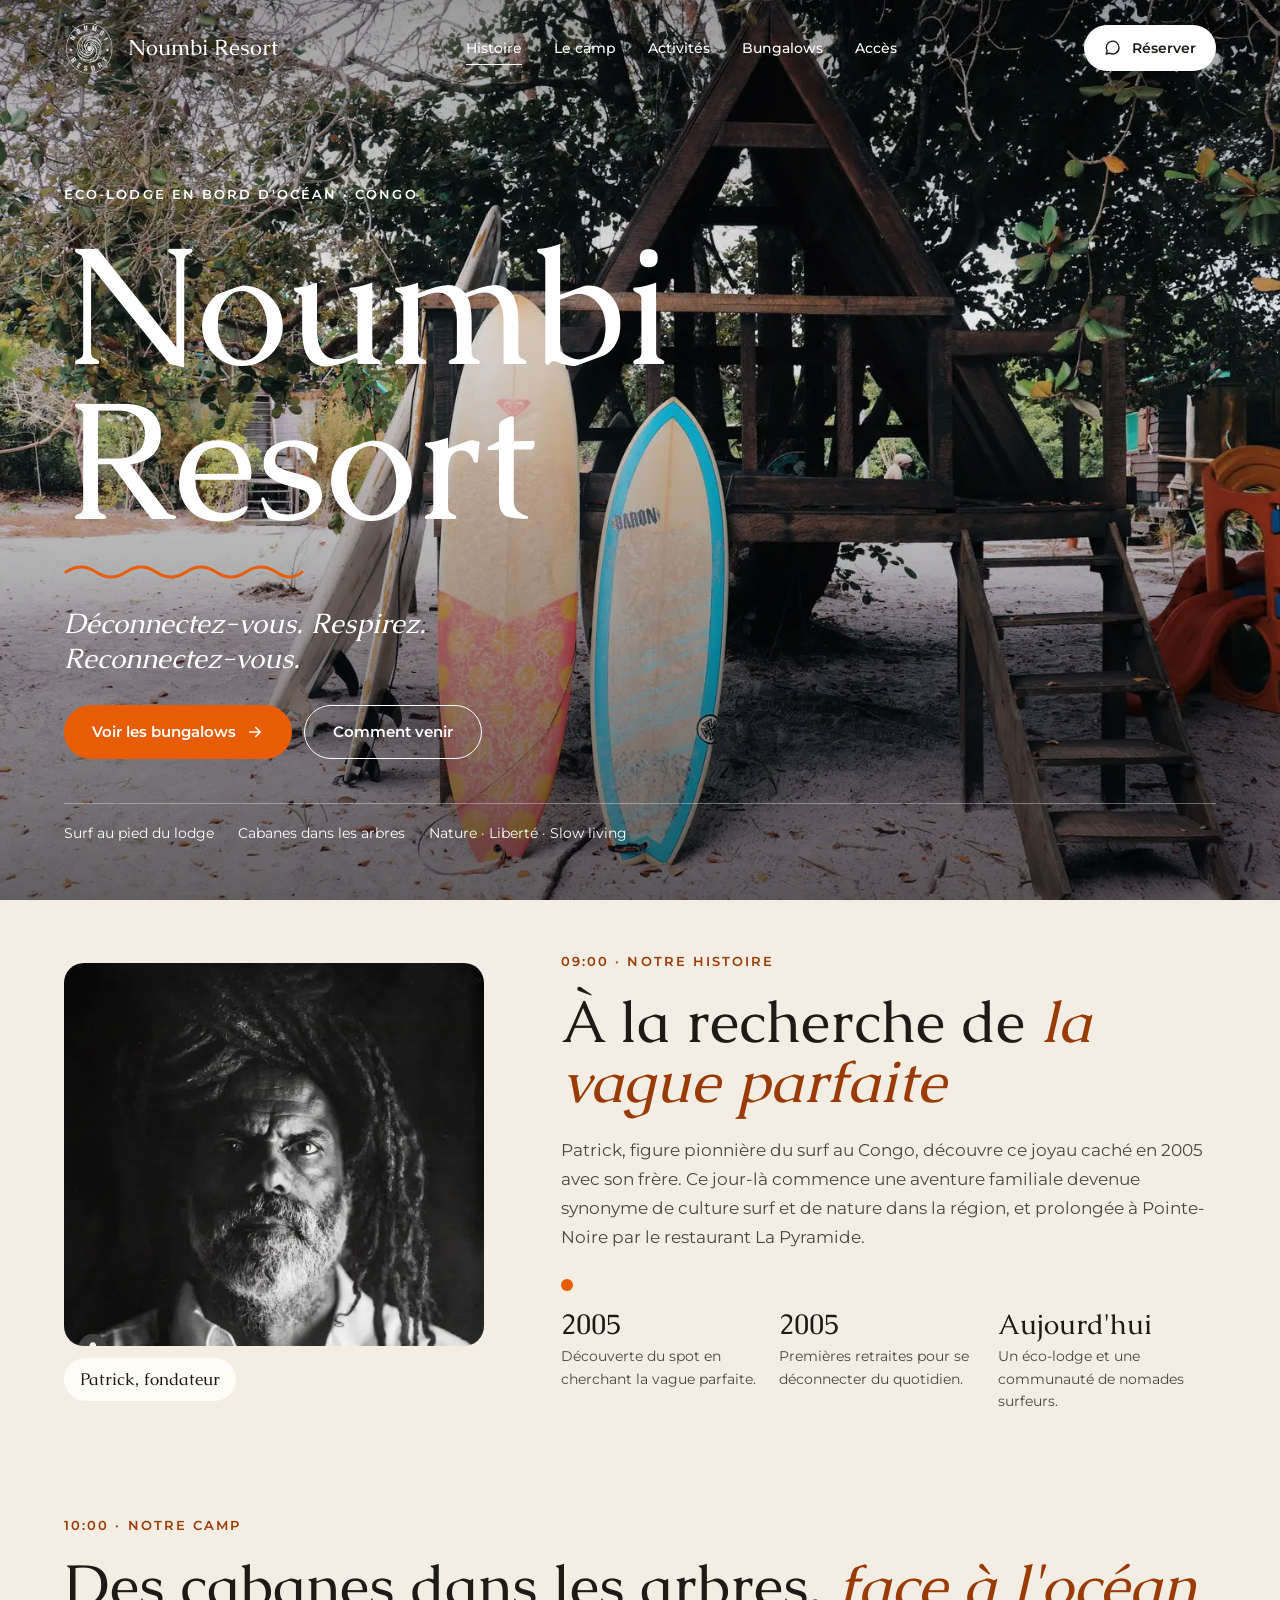
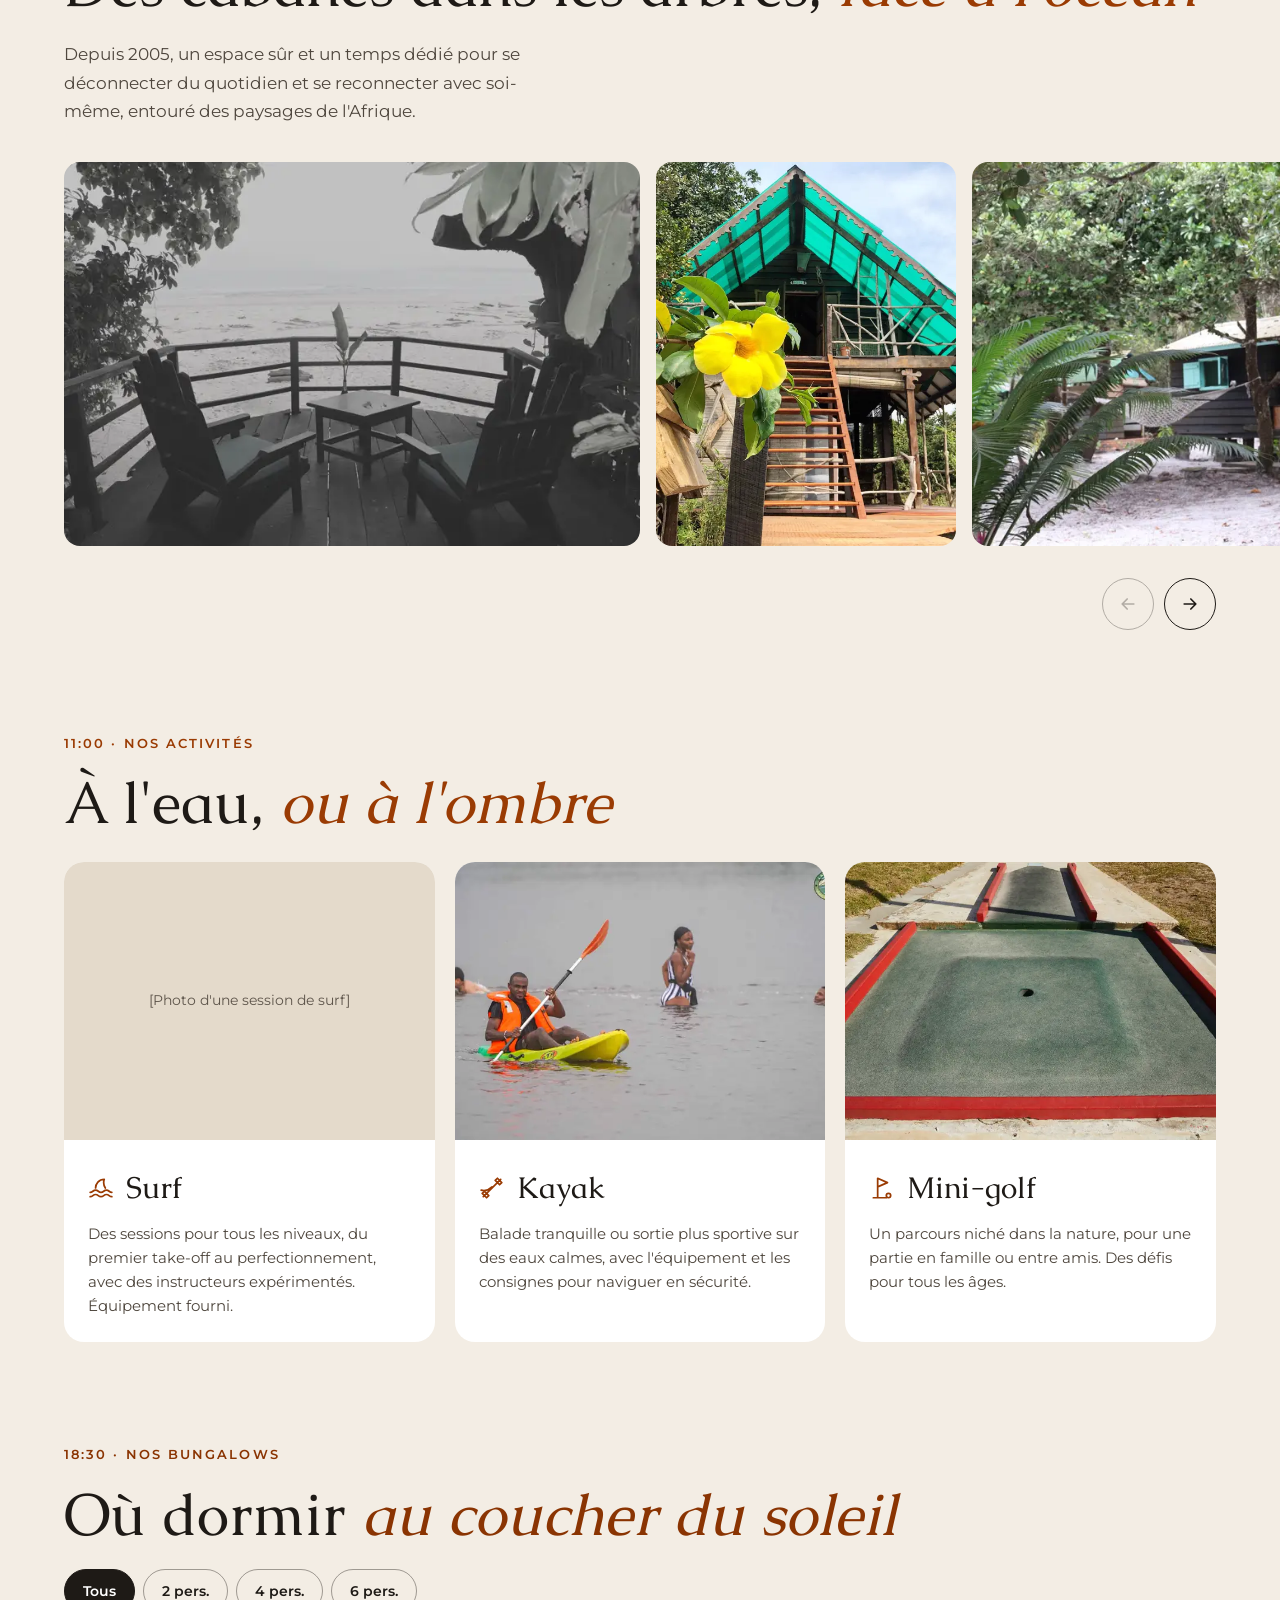
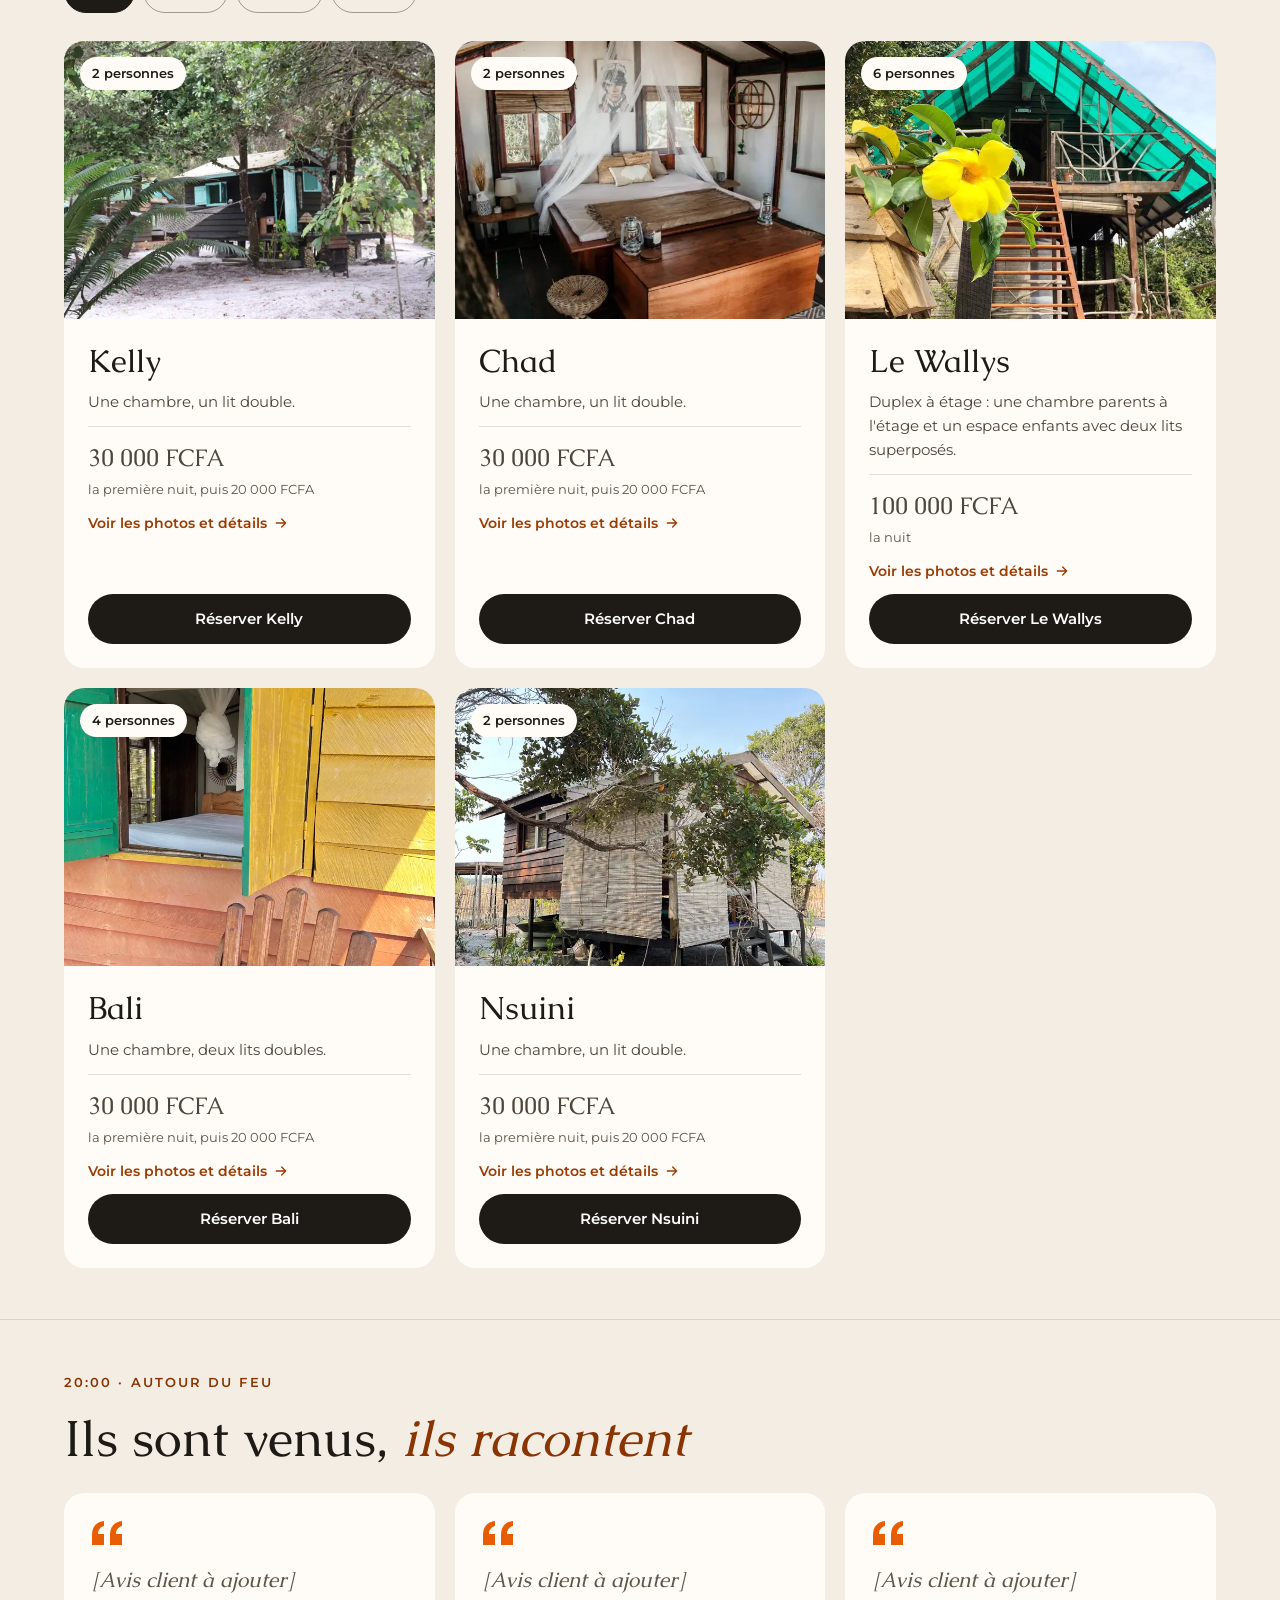
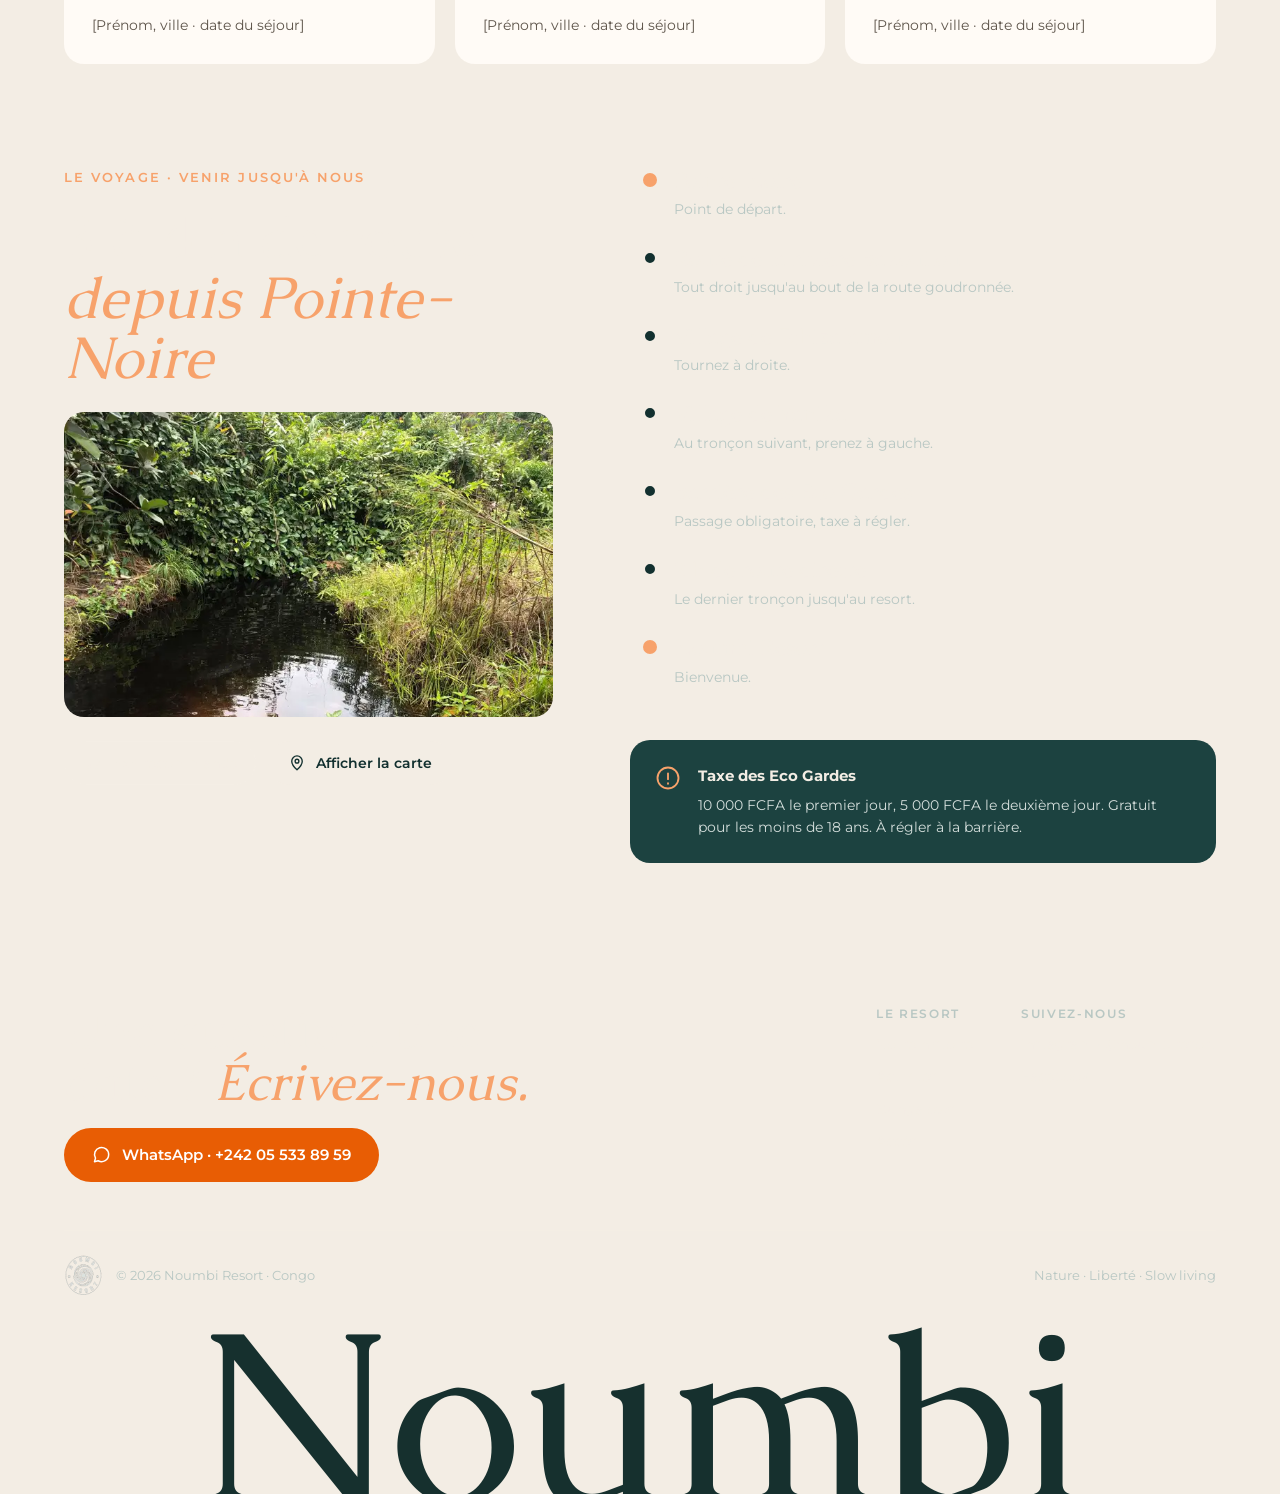
==== bungalow.html @ 673aaf51 "Ajoute la page détail des bungalows et affiche la photo du fondateur en entier - bungalow.html : gal" ====
<!doctype html>
<html lang="fr">
<head>
  <meta charset="utf-8">
  <meta name="viewport" content="width=device-width, initial-scale=1">
  <title>Bungalow · Noumbi Resort</title>
  <meta name="description" content="Bungalows de Noumbi Resort, éco-lodge en bord d'océan au Congo. Photos, couchage et tarifs. Réservation sur WhatsApp.">
  <meta name="theme-color" content="#F3EDE4">
  <meta property="og:title" content="Les bungalows de Noumbi Resort">
  <meta property="og:description" content="Cabanes dans les arbres et bungalows face à l'océan, au Congo. Réservation sur WhatsApp.">
  <meta property="og:image" content="https://francisnkwaibara.github.io/noumbi-resort/assets/img/og-image.jpg">
  <meta property="og:type" content="website">
  <link rel="icon" href="assets/img/favicon.png" type="image/png">
  <link rel="preconnect" href="https://fonts.googleapis.com">
  <link rel="preconnect" href="https://fonts.gstatic.com" crossorigin>
  <link rel="stylesheet" href="https://fonts.googleapis.com/css2?family=Caudex:ital,wght@0,400;0,700;1,400&family=Montserrat:wght@400;500;600&display=swap">
  <link rel="stylesheet" href="css/style.css">
  <script>document.documentElement.classList.add('js')</script>
  <!-- bungalows.js puis bungalow.js remplissent la page avant que main.js n'ajoute les interactions -->
  <script src="js/bungalows.js" defer></script>
  <script src="js/bungalow.js" defer></script>
  <script src="js/main.js" defer></script>
</head>
<body class="page-bungalow">
  <a class="skip" href="#contenu">Aller au contenu</a>

  <header class="site-header is-scrolled">
    <div class="wrap header-row">
      <a href="index.html" class="brand">
        <img src="assets/img/logo-blanc.webp" alt="" width="52" height="52">
        <span>Noumbi Resort</span>
      </a>
      <nav class="nav" id="nav" aria-label="Navigation principale">
        <a href="index.html#histoire">Histoire</a>
        <a href="index.html#camp">Le camp</a>
        <a href="index.html#activites">Activités</a>
        <a href="index.html#bungalows" class="is-active">Bungalows</a>
        <a href="index.html#acces">Accès</a>
      </nav>
      <a class="btn-pill btn-white header-cta" href="https://wa.me/242055338959" target="_blank" rel="noopener">
        <svg width="18" height="18" viewBox="0 0 24 24" fill="none" stroke="currentColor" stroke-width="1.8" stroke-linecap="round" stroke-linejoin="round" aria-hidden="true"><path d="M20 11.5a8.5 8.5 0 0 1-12.6 7.4L3 20l1.2-4.2A8.5 8.5 0 1 1 20 11.5z"/></svg>
        Réserver
      </a>
      <button class="menu-btn" type="button" aria-expanded="false" aria-controls="nav" aria-label="Ouvrir le menu">
        <span></span><span></span>
      </button>
    </div>
  </header>

  <main id="contenu" class="b-page">
    <div class="wrap">
      <a class="back-link" href="index.html#bungalows">
        <svg width="18" height="18" viewBox="0 0 24 24" fill="none" stroke="currentColor" stroke-width="2" stroke-linecap="round" stroke-linejoin="round" aria-hidden="true"><path d="M19 12H5M11 6l-6 6 6 6"/></svg>
        Tous les bungalows
      </a>

      <noscript>
        <p class="body">Cette page a besoin de JavaScript pour afficher le bungalow. <a href="index.html#bungalows">Voir tous les bungalows</a>.</p>
      </noscript>

      <!-- Contenu rempli par js/bungalow.js à partir de js/bungalows.js -->
      <article class="b-detail" hidden>
        <div class="b-gallery">
          <div class="b-stage">
            <div class="b-slider" tabindex="0" aria-roledescription="carrousel" aria-label="Photos du bungalow, faire défiler horizontalement"></div>
            <button type="button" class="round-btn b-arrow b-prev" aria-label="Photo précédente"><svg width="20" height="20" viewBox="0 0 24 24" fill="none" stroke="currentColor" stroke-width="2" stroke-linecap="round" stroke-linejoin="round" aria-hidden="true"><path d="M19 12H5M11 6l-6 6 6 6"/></svg></button>
            <button type="button" class="round-btn b-arrow b-next" aria-label="Photo suivante"><svg width="20" height="20" viewBox="0 0 24 24" fill="none" stroke="currentColor" stroke-width="2" stroke-linecap="round" stroke-linejoin="round" aria-hidden="true"><path d="M5 12h14M13 6l6 6-6 6"/></svg></button>
            <span class="b-count" aria-live="polite"></span>
            <div class="dots b-dots"></div>
          </div>
          <div class="b-thumbs"></div>
        </div>

        <div class="b-info">
          <p class="kicker">18:30 · Bungalow</p>
          <h1 class="h2 b-name"></h1>
          <span class="cap-badge b-cap"></span>
          <p class="body b-summary"></p>
          <dl class="b-facts"></dl>
          <p class="price b-price"><strong></strong><span></span></p>
          <a class="btn-pill btn-accent btn-block wa-book" href="https://wa.me/242055338959" target="_blank" rel="noopener">
            <svg width="20" height="20" viewBox="0 0 24 24" fill="none" stroke="currentColor" stroke-width="1.8" stroke-linecap="round" stroke-linejoin="round" aria-hidden="true"><path d="M20 11.5a8.5 8.5 0 0 1-12.6 7.4L3 20l1.2-4.2A8.5 8.5 0 1 1 20 11.5z"/></svg>
            <span class="b-book-label">Réserver sur WhatsApp</span>
          </a>
          <p class="b-hint">Le message WhatsApp est prérempli, il suffit d'ajouter vos dates et le nombre de personnes.</p>
        </div>

        <!-- Barre de réservation fixe en bas de l'écran (mobile) -->
        <div class="b-bar">
          <p class="price b-price"><strong></strong><span></span></p>
          <a class="btn-pill btn-accent wa-book" href="https://wa.me/242055338959" target="_blank" rel="noopener">Réserver</a>
        </div>
      </article>
    </div>

    <section class="section" aria-labelledby="h-savoir">
      <div class="wrap">
        <div class="section-head">
          <h2 id="h-savoir" class="h2 h2-sm reveal">À savoir <em>avant de venir</em></h2>
        </div>
        <div class="cards-3">
          <div class="info-card reveal">
            <h3>Accès</h3>
            <p>3 à 4 h de route depuis Pointe-Noire. 4x4 recommandé.</p>
            <a href="index.html#acces">Voir l'itinéraire</a>
          </div>
          <div class="info-card reveal">
            <h3>Taxe des Eco Gardes</h3>
            <p>10 000 FCFA le premier jour, 5 000 FCFA le deuxième jour. Gratuit pour les moins de 18 ans. À régler à la barrière.</p>
          </div>
          <div class="info-card reveal">
            <h3>Sur place</h3>
            <p>Surf au pied du lodge, kayak et mini-golf.</p>
            <a href="index.html#activites">Voir les activités</a>
          </div>
        </div>
      </div>
    </section>

    <section class="section" aria-labelledby="h-autres">
      <div class="wrap">
        <div class="section-head">
          <h2 id="h-autres" class="h2 h2-sm reveal">Les autres <em>bungalows</em></h2>
        </div>
        <ul class="b-mini-list" role="list"></ul>
      </div>
    </section>
  </main>

  <footer class="site-footer">
    <div class="wrap">
      <div class="foot-top">
        <div class="foot-cta">
          <h2 class="h2 h2-sm">Une question, une date ? <em>Écrivez-nous.</em></h2>
          <a class="btn-pill btn-accent btn-lg" href="https://wa.me/242055338959" target="_blank" rel="noopener">
            <svg width="20" height="20" viewBox="0 0 24 24" fill="none" stroke="currentColor" stroke-width="1.8" stroke-linecap="round" stroke-linejoin="round" aria-hidden="true"><path d="M20 11.5a8.5 8.5 0 0 1-12.6 7.4L3 20l1.2-4.2A8.5 8.5 0 1 1 20 11.5z"/></svg>
            WhatsApp · +242 05 533 89 59
          </a>
        </div>
        <div class="foot-cols">
          <div>
            <h3>Le resort</h3>
            <a href="index.html#histoire">Notre histoire</a>
            <a href="index.html#activites">Activités</a>
            <a href="index.html#bungalows">Bungalows</a>
            <a href="index.html#acces">Accès</a>
          </div>
          <div>
            <h3>Suivez-nous</h3>
            <a href="https://www.instagram.com/noumbiresort/" target="_blank" rel="noopener">Instagram · @noumbiresort</a>
            <a href="https://www.facebook.com/Noumbi-Resort-2183032765297582/" target="_blank" rel="noopener">Facebook</a>
          </div>
        </div>
      </div>
      <div class="foot-bottom">
        <div class="foot-brand"><img src="assets/img/logo-blanc.webp" alt="" width="40" height="40" loading="lazy"><span>© <span data-year>2026</span> Noumbi Resort · Congo</span></div>
        <span>Nature · Liberté · Slow living</span>
      </div>
      <p class="foot-word" aria-hidden="true">Noumbi</p>
    </div>
  </footer>
</body>
</html>
---- css/style.css ----
/* =========================================================
   Noumbi Resort · « une journée à Noumbi »
   Mobile d'abord. Desktop à partir de 900px.
   ========================================================= */

:root {
  --sand: #F3EDE4;
  --white: #FFFFFF;
  --sunset: #F6DCC4;
  --card-warm: #FFFBF6;
  --night: #12302F;
  --night-deep: #0C2221;
  --night-card: #1C4240;

  --ink: #1E1A16;
  --ink-soft: #4E463D;
  --ink-mute: #5E554B;
  --light: #F3EDE4;
  --light-mute: #B8C7C3;

  --accent: #E85D04;          /* orange Noumbi : boutons, graphismes, grands titres */
  --accent-text: #9A3B03;     /* orange foncé : petits textes sur fond clair (contraste AA) */
  --accent-night: #F7A26B;    /* orange clair : textes sur fond nuit */

  --f-title: 'Caudex', Georgia, serif;
  --f-body: 'Montserrat', system-ui, sans-serif;

  --gutter: 20px;
  --section-y: 28px;
  --radius: 20px;
  --ease: cubic-bezier(.2, .8, .2, 1);
}
@media (min-width: 900px) {
  :root { --gutter: clamp(40px, 5vw, 72px); --section-y: clamp(48px, 4vw, 56px); }
}

/* ---------- Base ---------- */
*, *::before, *::after { box-sizing: border-box; }
html { scroll-behavior: smooth; -webkit-text-size-adjust: 100%; }
body {
  margin: 0;
  background: var(--sand);
  color: var(--ink);
  font-family: var(--f-body);
  font-size: 16px;
  line-height: 1.6;
  -webkit-font-smoothing: antialiased;
  overflow-x: hidden;
}
img, svg, video, iframe { display: block; max-width: 100%; }
a { color: inherit; }
h1, h2, h3, p, ol, ul, figure, blockquote { margin: 0; }
ol, ul { padding: 0; list-style: none; }
button { font: inherit; color: inherit; }
:focus-visible { outline: 2px solid var(--accent); outline-offset: 3px; }
.wrap { max-width: 1440px; margin: 0 auto; padding-inline: var(--gutter); }
.skip { position: absolute; left: 16px; top: -60px; z-index: 100; background: var(--ink); color: #fff; padding: 12px 16px; border-radius: 8px; }
.skip:focus { top: 16px; }

/* ---------- Typo ---------- */
.kicker {
  font-size: 13px; font-weight: 600; letter-spacing: .16em; text-transform: uppercase;
  color: var(--accent-text); margin-bottom: 20px;
}
.h2 { font-family: var(--f-title); font-weight: 400; font-size: clamp(38px, 4.6vw, 68px); line-height: 1.02; }
.h2-sm { font-size: clamp(34px, 4vw, 56px); }
.h2 em { color: var(--accent-text); }
.body { font-size: 17px; line-height: 1.7; color: var(--ink-soft); }
.narrow { max-width: 460px; }
.eyebrow { font-size: 13px; font-weight: 600; letter-spacing: .16em; text-transform: uppercase; }

/* ---------- Boutons ---------- */
.btn-pill {
  display: inline-flex; align-items: center; justify-content: center; gap: 10px;
  height: 46px; padding: 0 20px; border-radius: 999px; border: 0; cursor: pointer;
  font-size: 14px; font-weight: 600; text-decoration: none; white-space: nowrap;
  transition: transform .25s var(--ease), background-color .25s, color .25s;
}
.btn-pill:active { transform: scale(.97); }
.btn-lg { height: 54px; padding: 0 28px; font-size: 15px; }
.btn-block { display: flex; width: 100%; height: 50px; font-size: 15px; }
.btn-accent { background: var(--accent); color: #fff; }
.btn-accent:hover { background: #C94F02; }
.btn-accent svg { transition: transform .3s var(--ease); }
.btn-accent:hover svg { transform: translateX(4px); }
.btn-white { background: #fff; color: var(--ink); }
.btn-dark { background: var(--ink); color: #fff; }
.btn-dark:hover { background: var(--accent-text); }
.btn-sand { background: var(--light); color: var(--night); height: 44px; }
.btn-outline-light { border: 1.5px solid #fff; color: #fff; }
.btn-outline-light:hover { background: #fff; color: var(--ink); }

/* ---------- En-tête ---------- */
.site-header {
  position: fixed; inset: 0 0 auto; z-index: 50; color: #fff;
  transition: background-color .35s, color .35s, box-shadow .35s, transform .4s var(--ease);
}
.site-header.is-scrolled { background: rgba(243, 237, 228, .92); color: var(--ink); box-shadow: 0 1px 0 rgba(30, 26, 22, .08); backdrop-filter: blur(10px); -webkit-backdrop-filter: blur(10px); }
.site-header.is-hidden { transform: translateY(-100%); }
.header-row { display: flex; align-items: center; justify-content: space-between; gap: 16px; height: 72px; }
.brand { display: flex; align-items: center; gap: 10px; text-decoration: none; font-family: var(--f-title); font-size: 20px; }
.brand img { width: 42px; height: 42px; transition: filter .35s; }
.is-scrolled .brand img { filter: invert(1); }
.nav { display: none; }
.header-cta { display: none; }
.menu-btn {
  width: 48px; height: 48px; border-radius: 50%; border: 1.5px solid currentColor; background: transparent; cursor: pointer;
  display: flex; flex-direction: column; align-items: center; justify-content: center; gap: 6px;
}
.menu-btn span { width: 18px; height: 2px; background: currentColor; transition: transform .3s var(--ease); }
.menu-btn[aria-expanded="true"] span:first-child { transform: translateY(4px) rotate(45deg); }
.menu-btn[aria-expanded="true"] span:last-child { transform: translateY(-4px) rotate(-45deg); }

/* Menu mobile */
@media (max-width: 899px) {
  .nav {
    display: flex; flex-direction: column; position: fixed; inset: 72px 12px auto; padding: 12px;
    background: var(--sand); color: var(--ink); border-radius: var(--radius);
    box-shadow: 0 20px 40px rgba(0, 0, 0, .18);
    opacity: 0; transform: translateY(-8px); pointer-events: none; visibility: hidden;
    transition: opacity .25s, transform .3s var(--ease), visibility .3s;
  }
  .nav.is-open { opacity: 1; transform: none; pointer-events: auto; visibility: visible; }
  .nav a { padding: 14px 16px; font-family: var(--f-title); font-size: 24px; text-decoration: none; border-radius: 12px; }
  .nav a:hover { background: #fff; }
}
@media (min-width: 900px) {
  .header-row { height: 96px; }
  .brand img { width: 52px; height: 52px; }
  .brand { font-size: 22px; gap: 12px; }
  .nav { display: flex; gap: 32px; font-size: 14px; font-weight: 500; }
  .nav a { text-decoration: none; position: relative; padding: 6px 0; }
  .nav a::after { content: ""; position: absolute; left: 0; right: 0; bottom: 0; height: 1.5px; background: currentColor; transform: scaleX(0); transform-origin: right; transition: transform .35s var(--ease); }
  .nav a:hover::after, .nav a.is-active::after { transform: scaleX(1); transform-origin: left; }
  .header-cta { display: inline-flex; }
  .is-scrolled .header-cta { background: var(--ink); color: #fff; }
  .menu-btn { display: none; }
}

/* ---------- 06:30 · Accueil ---------- */
.hero { position: relative; min-height: 100svh; display: flex; color: #fff; background: #2A2620; overflow: hidden; }
.hero-media { position: absolute; inset: 0; }
.hero-media img, .hero-media video { width: 100%; height: 100%; object-fit: cover; object-position: center 55%; }
.hero-media video { position: absolute; inset: 0; opacity: 0; transition: opacity 1s; }
.hero-media.is-playing video { opacity: 1; }
.hero-scrim { position: absolute; inset: 0; background: linear-gradient(180deg, rgba(0,0,0,.4) 0%, rgba(0,0,0,.08) 35%, rgba(0,0,0,.6) 100%); }
.hero-content {
  position: relative; z-index: 1; width: 100%;
  display: flex; flex-direction: column; justify-content: flex-end; gap: 20px;
  padding-top: 120px; padding-bottom: 40px;
}
.hero-title { font-family: var(--f-title); font-weight: 400; font-size: clamp(64px, 18vw, 168px); line-height: .92; letter-spacing: -.01em; }
.hero-title .word { display: block; }
.hero-title .char { display: inline-block; }
.wave { color: var(--accent); width: 200px; height: auto; }
.hero-tagline { max-width: 520px; font-family: var(--f-title); font-style: italic; font-size: clamp(22px, 2.2vw, 30px); line-height: 1.25; }
.hero-actions { display: flex; flex-wrap: wrap; gap: 12px; margin-top: 4px; }
.hero-tags { display: flex; flex-wrap: wrap; gap: 6px 24px; margin-top: 20px; padding-top: 18px; border-top: 1px solid rgba(255,255,255,.35); font-size: 14px; }
@media (max-width: 599px) {
  .hero-actions .btn-pill { flex: 1 1 100%; }
}
@media (min-width: 900px) {
  .hero { min-height: max(760px, 100svh); }
  .hero-content { padding-bottom: 56px; gap: 24px; }
  .wave { width: 240px; }
}

/* ---------- Sections ---------- */
.section { padding-block: var(--section-y); }
.section-white { background: var(--white); }
.section-sunset { background: var(--sunset); }
.section-sunset .kicker, .section-sunset .h2 em { color: #8A3402; }
.section-line { border-top: 1px solid rgba(30, 26, 22, .12); }
.section-night { background: var(--night); color: var(--light); }
.section-night .kicker, .section-night .h2 em { color: var(--accent-night); }
.section-head { display: flex; flex-wrap: wrap; justify-content: space-between; align-items: flex-end; gap: 24px 64px; margin-bottom: 28px; }

/* Fond qui change au fil de la journée : main.js pose .bg-sync sur <html>,
   les sections deviennent transparentes et c'est le fond du body qui fond d'une couleur à l'autre. */
.bg-sync body { transition: background-color .9s ease; }
.bg-sync main > .section, .bg-sync .section-white, .bg-sync .section-sunset, .bg-sync .section-night { background: transparent; }

/* ---------- 09:00 · Histoire ---------- */
.split { display: flex; flex-direction: column; gap: 28px; }
/* Photo affichée entière (format d'origine), légende sous l'image pour ne rien cacher */
.patrick { max-width: 300px; width: 100%; margin-inline: auto; display: flex; flex-direction: column; align-items: flex-start; gap: 12px; }
.patrick img { width: 100%; height: auto; border-radius: var(--radius); }
.patrick figcaption { background: var(--card-warm); padding: 8px 16px; border-radius: 999px; font-family: var(--f-title); font-size: 17px; }
.split-text { display: flex; flex-direction: column; gap: 24px; }
.split-text .kicker { margin-bottom: -4px; }

.timeline { position: relative; display: grid; grid-template-columns: 1fr; margin-top: 8px; }
.timeline::before {
  content: ""; position: absolute; background: var(--ink);
  left: 5px; top: 6px; bottom: 6px; width: 2px;
  transform-origin: top; transform: scaleY(var(--progress, 1));
}
.timeline li { position: relative; display: flex; flex-direction: column; gap: 4px; padding: 0 0 24px 32px; font-size: 14px; color: var(--ink-soft); }
.timeline li::before {
  content: ""; position: absolute; left: 0; top: 6px; width: 12px; height: 12px; border-radius: 50%;
  background: var(--ink); transform: scale(var(--dot, 1)); transition: transform .4s var(--ease);
}
.timeline li.is-first::before { background: var(--accent); }
.timeline .year { font-family: var(--f-title); font-size: 28px; color: var(--ink); line-height: 1.2; }
@media (min-width: 900px) {
  .split { flex-direction: row; align-items: center; gap: clamp(48px, 6vw, 88px); }
  .patrick { flex: 0 1 420px; max-width: 420px; margin-inline: 0; }
  .split-text { flex: 1.3 1 0; }
  .timeline { grid-template-columns: repeat(3, 1fr); border-top: 0; }
  .timeline::before { left: 0; right: 0; top: 0; bottom: auto; width: auto; height: 2px; transform-origin: left; transform: scaleX(var(--progress, 1)); }
  .timeline li { padding: 24px 16px 0 0; }
  .timeline li::before { top: -5px; }
}

/* ---------- 10:00 · Camp (galerie) ---------- */
.gallery-wrap { position: relative; }
.gallery {
  display: flex; gap: 16px; overflow-x: auto; scroll-snap-type: x mandatory; scroll-padding-inline: var(--gutter);
  padding: 8px var(--gutter) 24px; scrollbar-width: none; overscroll-behavior-x: contain;
}
.gallery::-webkit-scrollbar { display: none; }
.gallery figure { flex: 0 0 auto; height: clamp(280px, 30vw, 440px); scroll-snap-align: start; overflow: hidden; border-radius: 16px; }
.g-wide { aspect-ratio: 1.5; }
.g-tall { aspect-ratio: .78; }
.gallery img { width: 100%; height: 100%; object-fit: cover; transition: transform 1.2s var(--ease); }
.gallery figure:hover img { transform: scale(1.04); }
.gallery.is-dragging { cursor: grabbing; scroll-snap-type: none; }
.gallery.is-dragging img { pointer-events: none; }
.gallery-nav { display: none; }
.round-btn {
  width: 52px; height: 52px; border-radius: 50%; border: 1.5px solid var(--ink); background: transparent; cursor: pointer;
  display: inline-flex; align-items: center; justify-content: center; transition: background-color .25s, color .25s;
}
.round-btn:hover { background: var(--ink); color: #fff; }
.round-btn:disabled { opacity: .3; cursor: default; background: transparent; color: var(--ink); }
@media (min-width: 900px) {
  .gallery { cursor: grab; padding-bottom: 32px; }
  .gallery-nav { display: flex; gap: 10px; justify-content: flex-end; padding-inline: var(--gutter); }
}

/* ---------- 11:00 · Activités ---------- */
.cards-3 { display: grid; grid-template-columns: 1fr; gap: 20px; }
@media (min-width: 700px) { .cards-3 { grid-template-columns: repeat(2, 1fr); } }
@media (min-width: 1100px) { .cards-3 { grid-template-columns: repeat(3, 1fr); } }
.card { background: #fff; border-radius: var(--radius); overflow: hidden; display: flex; flex-direction: column; }
.card-media { aspect-ratio: 4 / 3; overflow: hidden; background: #E4DACB; }
.card-media img { width: 100%; height: 100%; object-fit: cover; transition: transform .8s var(--ease); }
.card:hover .card-media img { transform: scale(1.06); }
.placeholder { display: flex; align-items: center; justify-content: center; text-align: center; padding: 24px; color: var(--ink-mute); font-size: 14px; }
.card-body { padding: 24px; display: flex; flex-direction: column; gap: 10px; }
.card-body h3 { display: flex; align-items: center; gap: 12px; font-family: var(--f-title); font-weight: 400; font-size: 30px; }
.card-body h3 svg { color: var(--accent-text); flex-shrink: 0; }
.card-body p { font-size: 15px; color: var(--ink-soft); }

/* ---------- 18:30 · Bungalows ---------- */
.filters { display: flex; flex-wrap: wrap; gap: 8px; }
.pill {
  height: 44px; padding: 0 18px; border-radius: 999px; cursor: pointer;
  background: transparent; border: 1px solid rgba(30, 26, 22, .4); color: var(--ink);
  font-size: 14px; font-weight: 600; transition: background-color .25s, color .25s, border-color .25s;
}
.pill:hover { border-color: var(--ink); }
.pill.is-on { background: var(--ink); color: #fff; border-color: var(--ink); }

.bungalows { display: grid; grid-template-columns: 1fr; gap: 20px; }
@media (min-width: 700px) { .bungalows { grid-template-columns: repeat(2, 1fr); } }
@media (min-width: 1100px) { .bungalows { grid-template-columns: repeat(3, 1fr); } }
.bungalow {
  position: relative; background: var(--card-warm); border-radius: var(--radius); overflow: hidden;
  display: flex; flex-direction: column;
  transition: opacity .35s var(--ease), transform .35s var(--ease);
}
.bungalow.is-hiding { opacity: 0; transform: scale(.96); }
.bungalow[hidden] { display: none; }
.slides { position: relative; aspect-ratio: 4 / 3; display: flex; overflow-x: auto; scroll-snap-type: x mandatory; scrollbar-width: none; }
.slides::-webkit-scrollbar { display: none; }
.slides img { flex: 0 0 100%; width: 100%; height: 100%; object-fit: cover; scroll-snap-align: start; }
.slides-wrap { position: relative; }
.dots { position: absolute; right: 8px; bottom: 6px; display: flex; }
/* zone cliquable de 24px autour d'un point de 10px */
.dots button { width: 24px; height: 24px; padding: 7px; border: 0; background: transparent; cursor: pointer; }
.dots button::before { content: ""; display: block; width: 10px; height: 10px; border-radius: 50%; background: rgba(255,255,255,.55); }
.dots button[aria-current="true"]::before { background: #fff; }
.cap-badge { position: absolute; left: 16px; top: 16px; background: var(--card-warm); padding: 6px 12px; border-radius: 999px; font-size: 13px; font-weight: 600; }
.b-body { padding: 24px; display: flex; flex-direction: column; gap: 12px; flex: 1; }
.b-body h3 { font-family: var(--f-title); font-weight: 400; font-size: 32px; line-height: 1.1; }
.b-body > p { font-size: 15px; color: var(--ink-soft); }
.price { display: flex; flex-direction: column; gap: 2px; padding-top: 12px; border-top: 1px solid rgba(30, 26, 22, .12); }
.price strong { font-family: var(--f-title); font-weight: 400; font-size: 24px; }
.price span { font-size: 13px; color: var(--ink-mute); }
.b-body .btn-block { margin-top: auto; }

/* Toute la carte est cliquable (lien du titre étendu), le bouton Réserver reste au-dessus */
.b-link { text-decoration: none; }
.b-link::after { content: ""; position: absolute; inset: 0; z-index: 1; }
.b-link:focus-visible { outline: none; }
.bungalow:has(.b-link:focus-visible) { outline: 2px solid var(--accent); outline-offset: 3px; }
.bungalow .wa-book { position: relative; z-index: 2; }
.slides img { transition: transform .8s var(--ease); }
.bungalow:hover .slides img { transform: scale(1.04); }
.b-see { display: inline-flex; align-items: center; gap: 6px; font-size: 14px; font-weight: 600; color: var(--accent-text); }
.b-see svg { transition: transform .3s var(--ease); }
.bungalow:hover .b-see svg { transform: translateX(4px); }

/* ---------- Page bungalow ---------- */
.b-page { padding-top: 88px; }
.back-link { display: inline-flex; align-items: center; gap: 8px; margin-bottom: 20px; font-size: 14px; font-weight: 600; text-decoration: none; color: var(--ink-soft); }
.back-link:hover { color: var(--accent-text); }
.b-detail { display: flex; flex-direction: column; gap: 28px; }
.b-detail[hidden] { display: none; }

.b-gallery { min-width: 0; }
.b-stage { position: relative; }
.b-slider {
  display: flex; aspect-ratio: 4 / 3; overflow-x: auto; scroll-snap-type: x mandatory;
  scrollbar-width: none; overscroll-behavior-x: contain; border-radius: var(--radius); background: #E4DACB;
}
.b-slider::-webkit-scrollbar { display: none; }
.b-slider.is-dragging { scroll-snap-type: none; cursor: grabbing; }
.b-slide { flex: 0 0 100%; height: 100%; scroll-snap-align: start; }
.b-slide img { width: 100%; height: 100%; object-fit: cover; }
.b-slide.placeholder { flex-direction: column; gap: 10px; }
.b-count { position: absolute; left: 12px; bottom: 12px; padding: 4px 12px; border-radius: 999px; background: rgba(30, 26, 22, .7); color: #fff; font-size: 13px; font-weight: 600; }
.b-dots { right: 8px; bottom: 8px; }
.b-dots button::before { box-shadow: 0 0 0 1px rgba(30, 26, 22, .25); }
.b-arrow { display: none; position: absolute; top: 50%; transform: translateY(-50%); background: var(--card-warm); border-color: transparent; }
.b-arrow:disabled { opacity: 0; pointer-events: none; }
.b-prev { left: 16px; }
.b-next { right: 16px; }
.b-thumbs { display: none; }
[hidden].b-arrow, [hidden].b-count, [hidden].b-dots, [hidden].b-thumbs { display: none; }

.b-info { display: flex; flex-direction: column; gap: 16px; }
.b-info .kicker { margin-bottom: 0; }
.b-info .cap-badge { position: static; align-self: flex-start; }
.b-facts { display: grid; grid-template-columns: auto 1fr; gap: 10px 24px; margin: 0; padding: 16px 0; border-block: 1px solid rgba(30, 26, 22, .12); font-size: 15px; }
.b-facts dt { color: var(--ink-mute); }
.b-facts dd { margin: 0; font-weight: 600; }
.b-info .price { padding-top: 0; border-top: 0; }
.b-info .price strong { font-size: 30px; }
.b-hint { font-size: 13px; color: var(--ink-mute); }

/* Barre de réservation fixe (mobile) */
.b-bar {
  position: fixed; inset: auto 0 0; z-index: 40; display: flex; align-items: center; justify-content: space-between; gap: 16px;
  padding: 12px var(--gutter) calc(12px + env(safe-area-inset-bottom));
  background: rgba(255, 251, 246, .96); box-shadow: 0 -8px 24px rgba(0, 0, 0, .1);
  backdrop-filter: blur(8px); -webkit-backdrop-filter: blur(8px);
}
.b-bar .price { padding-top: 0; border-top: 0; }
.b-bar .price strong { font-size: 20px; }
.page-bungalow .site-footer { padding-bottom: 76px; }

.info-card { display: flex; flex-direction: column; gap: 10px; padding: 24px; border-radius: var(--radius); background: var(--card-warm); }
.info-card h3 { font-family: var(--f-title); font-weight: 400; font-size: 26px; line-height: 1.15; }
.info-card p { font-size: 15px; color: var(--ink-soft); }
.info-card a { font-size: 14px; font-weight: 600; color: var(--accent-text); }

.b-mini-list { display: grid; grid-template-columns: repeat(2, 1fr); gap: 16px; }
.b-mini { display: flex; flex-direction: column; height: 100%; border-radius: 16px; overflow: hidden; background: var(--card-warm); text-decoration: none; }
.b-mini-media { display: block; aspect-ratio: 4 / 3; overflow: hidden; background: #E4DACB; }
.b-mini-media img { width: 100%; height: 100%; object-fit: cover; transition: transform .8s var(--ease); }
.b-mini:hover .b-mini-media img { transform: scale(1.05); }
.b-mini-body { display: flex; flex-direction: column; gap: 2px; padding: 12px 16px 16px; }
.b-mini-body strong { font-family: var(--f-title); font-weight: 400; font-size: 22px; line-height: 1.2; }
.b-mini-body span { font-size: 13px; color: var(--ink-mute); }

@media (min-width: 900px) {
  .b-page { padding-top: 120px; }
  .b-detail { display: grid; grid-template-columns: minmax(0, 1.6fr) minmax(320px, 1fr); gap: clamp(32px, 4vw, 64px); align-items: start; }
  .b-slider { aspect-ratio: 3 / 2; cursor: grab; }
  .b-arrow { display: inline-flex; }
  .b-thumbs { display: flex; gap: 10px; margin-top: 12px; }
  .b-thumb {
    width: 96px; height: 72px; padding: 0; border: 2px solid transparent; border-radius: 12px; overflow: hidden; cursor: pointer;
    background: #E4DACB; color: var(--ink-mute); display: flex; align-items: center; justify-content: center; transition: border-color .25s;
  }
  .b-thumb img { width: 100%; height: 100%; object-fit: cover; }
  .b-thumb[aria-current="true"] { border-color: var(--accent); }
  .b-info { position: sticky; top: 120px; }
  .b-bar { display: none; }
  .page-bungalow .site-footer { padding-bottom: 0; }
  .b-mini-list { grid-template-columns: repeat(4, 1fr); gap: 20px; }
}

/* ---------- 20:00 · Avis ---------- */
.review { background: var(--card-warm); border-radius: var(--radius); padding: 28px; display: flex; flex-direction: column; gap: 20px; }
.review svg { color: var(--accent); }
.review blockquote { font-family: var(--f-title); font-style: italic; font-size: 21px; line-height: 1.4; color: var(--ink-mute); }
.review figcaption { font-size: 14px; color: var(--ink-mute); }

/* ---------- 21:00 · Accès ---------- */
.split-top { align-items: flex-start; }
.acces-side { display: flex; flex-direction: column; gap: 24px; width: 100%; }
.acces-side .kicker { margin-bottom: -4px; }
.map { position: relative; aspect-ratio: 16 / 10; border-radius: var(--radius); overflow: hidden; background: var(--night-card); }
.map img, .map iframe { width: 100%; height: 100%; object-fit: cover; border: 0; }
.acces-actions { display: flex; flex-wrap: wrap; gap: 12px; }
.chip { display: inline-flex; align-items: center; gap: 10px; height: 44px; padding: 0 18px; border-radius: 999px; border: 1px solid rgba(243, 237, 228, .35); font-size: 14px; }
.acces-main { display: flex; flex-direction: column; gap: 28px; width: 100%; }

.route { position: relative; }
.route li { position: relative; display: flex; flex-direction: column; gap: 4px; padding: 0 0 24px 44px; }
.route li::before {
  content: ""; position: absolute; left: 13px; top: 6px; width: 14px; height: 14px; border-radius: 50%;
  background: var(--night); border: 2px solid var(--light); z-index: 1;
  transition: background-color .4s, transform .4s var(--ease);
}
.route li.is-end::before { background: var(--accent-night); border-color: var(--accent-night); }
.route li.is-on::before { background: var(--accent-night); border-color: var(--accent-night); transform: scale(1.15); }
.route li:not(:last-child)::after {
  content: ""; position: absolute; left: 19px; top: 22px; bottom: -6px; width: 2px;
  background-image: linear-gradient(rgba(243, 237, 228, .5) 50%, transparent 50%); background-size: 2px 8px;
  transform-origin: top; transform: scaleY(var(--fill, 1)); transition: transform .5s var(--ease);
}
.route strong { font-family: var(--f-title); font-weight: 400; font-size: 22px; line-height: 1.25; }
.route span { font-size: 14px; color: var(--light-mute); }

.notice { display: flex; gap: 16px; background: var(--night-card); border-radius: var(--radius); padding: 24px; }
.notice svg { color: var(--accent-night); flex-shrink: 0; }
.notice strong { display: block; font-size: 15px; margin-bottom: 6px; }
.notice p { font-size: 14px; line-height: 1.6; color: #D4DEDB; }

@media (min-width: 900px) {
  .acces-side { flex: 1 1 0; }
  .acces-main { flex: 1.2 1 0; }
}

/* ---------- Pied de page ---------- */
.site-footer { background: var(--night-deep); color: var(--light); padding-top: clamp(64px, 7vw, 104px); overflow: hidden; }
.bg-sync .site-footer { background: transparent; }
.site-footer .h2 em { color: var(--accent-night); }
.foot-top { display: flex; flex-wrap: wrap; justify-content: space-between; gap: 40px; margin-bottom: 48px; }
.foot-cta { display: flex; flex-direction: column; gap: 20px; max-width: 520px; align-items: flex-start; }
.foot-cta .btn-lg { white-space: normal; height: auto; min-height: 54px; padding-block: 10px; text-align: left; }
.foot-cols { display: flex; flex-wrap: wrap; gap: 48px; font-size: 14px; }
.foot-cols div { display: flex; flex-direction: column; gap: 10px; }
.foot-cols h3 { font-family: var(--f-body); font-size: 12px; font-weight: 600; letter-spacing: .14em; text-transform: uppercase; color: var(--light-mute); }
.foot-cols a:hover { color: var(--accent-night); }
.foot-bottom { display: flex; flex-wrap: wrap; justify-content: space-between; align-items: center; gap: 16px; padding-top: 24px; border-top: 1px solid rgba(243, 237, 228, .15); font-size: 13px; color: var(--light-mute); }
.foot-brand { display: flex; align-items: center; gap: 12px; }
.foot-brand img { width: 40px; height: 40px; }
.foot-word { font-family: var(--f-title); font-size: clamp(96px, 19vw, 280px); line-height: 1; color: #16302E; text-align: center; white-space: nowrap; margin-bottom: -.18em; }

/* ---------- Bouton WhatsApp flottant ---------- */
.wa-float {
  position: fixed; right: 16px; bottom: 16px; z-index: 40;
  width: 58px; height: 58px; border-radius: 50%; background: var(--accent); color: #fff;
  display: flex; align-items: center; justify-content: center; box-shadow: 0 8px 24px rgba(0,0,0,.25);
  transition: transform .4s var(--ease), opacity .3s;
}
.wa-float:hover { transform: scale(1.06); }
.js .wa-float { opacity: 0; transform: translateY(20px); pointer-events: none; }
.js .wa-float.is-visible { opacity: 1; transform: none; pointer-events: auto; }
@media (min-width: 900px) { .wa-float { right: 24px; bottom: 24px; width: 60px; height: 60px; } }

/* ---------- Apparitions ---------- */
.js .reveal { opacity: 0; transform: translateY(28px); transition: opacity .8s var(--ease), transform .8s var(--ease); transition-delay: var(--d, 0s); }
.js .reveal.is-in { opacity: 1; transform: none; }
@media (max-width: 899px) { .js .reveal { transform: translateY(16px); transition-duration: .5s; } }

/* Entrée de l'accueil */
.js .hero-title .char { opacity: 0; transform: translateY(40%); }
.js .hero-in { opacity: 0; transform: translateY(16px); }
.js .wave path { stroke-dasharray: 1; stroke-dashoffset: 1; }
.js .hero-media img { transform: scale(1.08); }
.is-loaded .hero-title .char { opacity: 1; transform: none; transition: opacity .7s var(--ease), transform .9s var(--ease); transition-delay: calc(var(--i) * 45ms); }
.is-loaded .wave path { stroke-dashoffset: 0; transition: stroke-dashoffset 1.2s ease-in-out .7s; }
.is-loaded .hero-in { opacity: 1; transform: none; transition: opacity .8s var(--ease) .9s, transform .8s var(--ease) .9s; }
.is-loaded .eyebrow.hero-in { transition-delay: .1s; }
.is-loaded .hero-media img { transform: scale(1); transition: transform 6s cubic-bezier(.16, 1, .3, 1); }

/* Réduire les animations */
@media (prefers-reduced-motion: reduce) {
  html { scroll-behavior: auto; }
  *, *::before, *::after { animation: none !important; transition: none !important; }
  .js .reveal, .js .hero-in, .js .hero-title .char { opacity: 1; transform: none; }
  .js .wave path { stroke-dashoffset: 0; }
  .js .hero-media img { transform: none; }
}
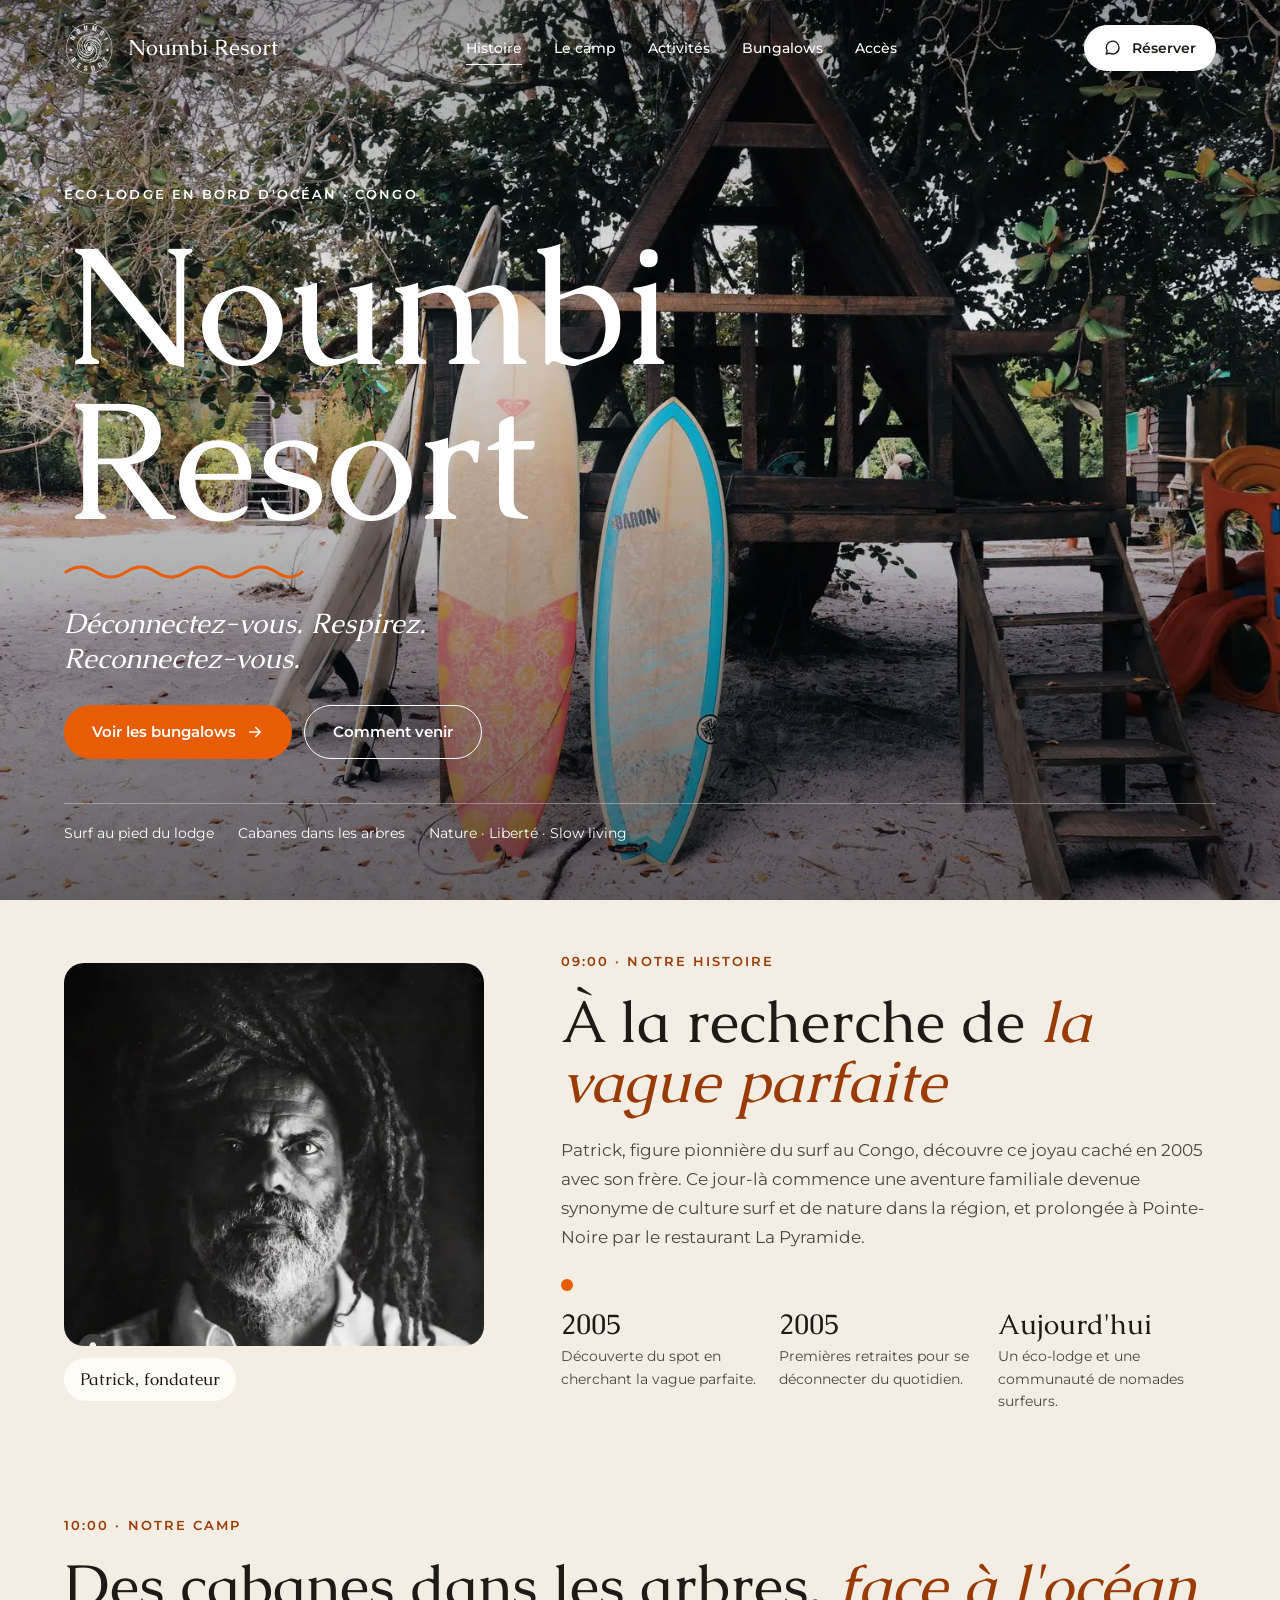
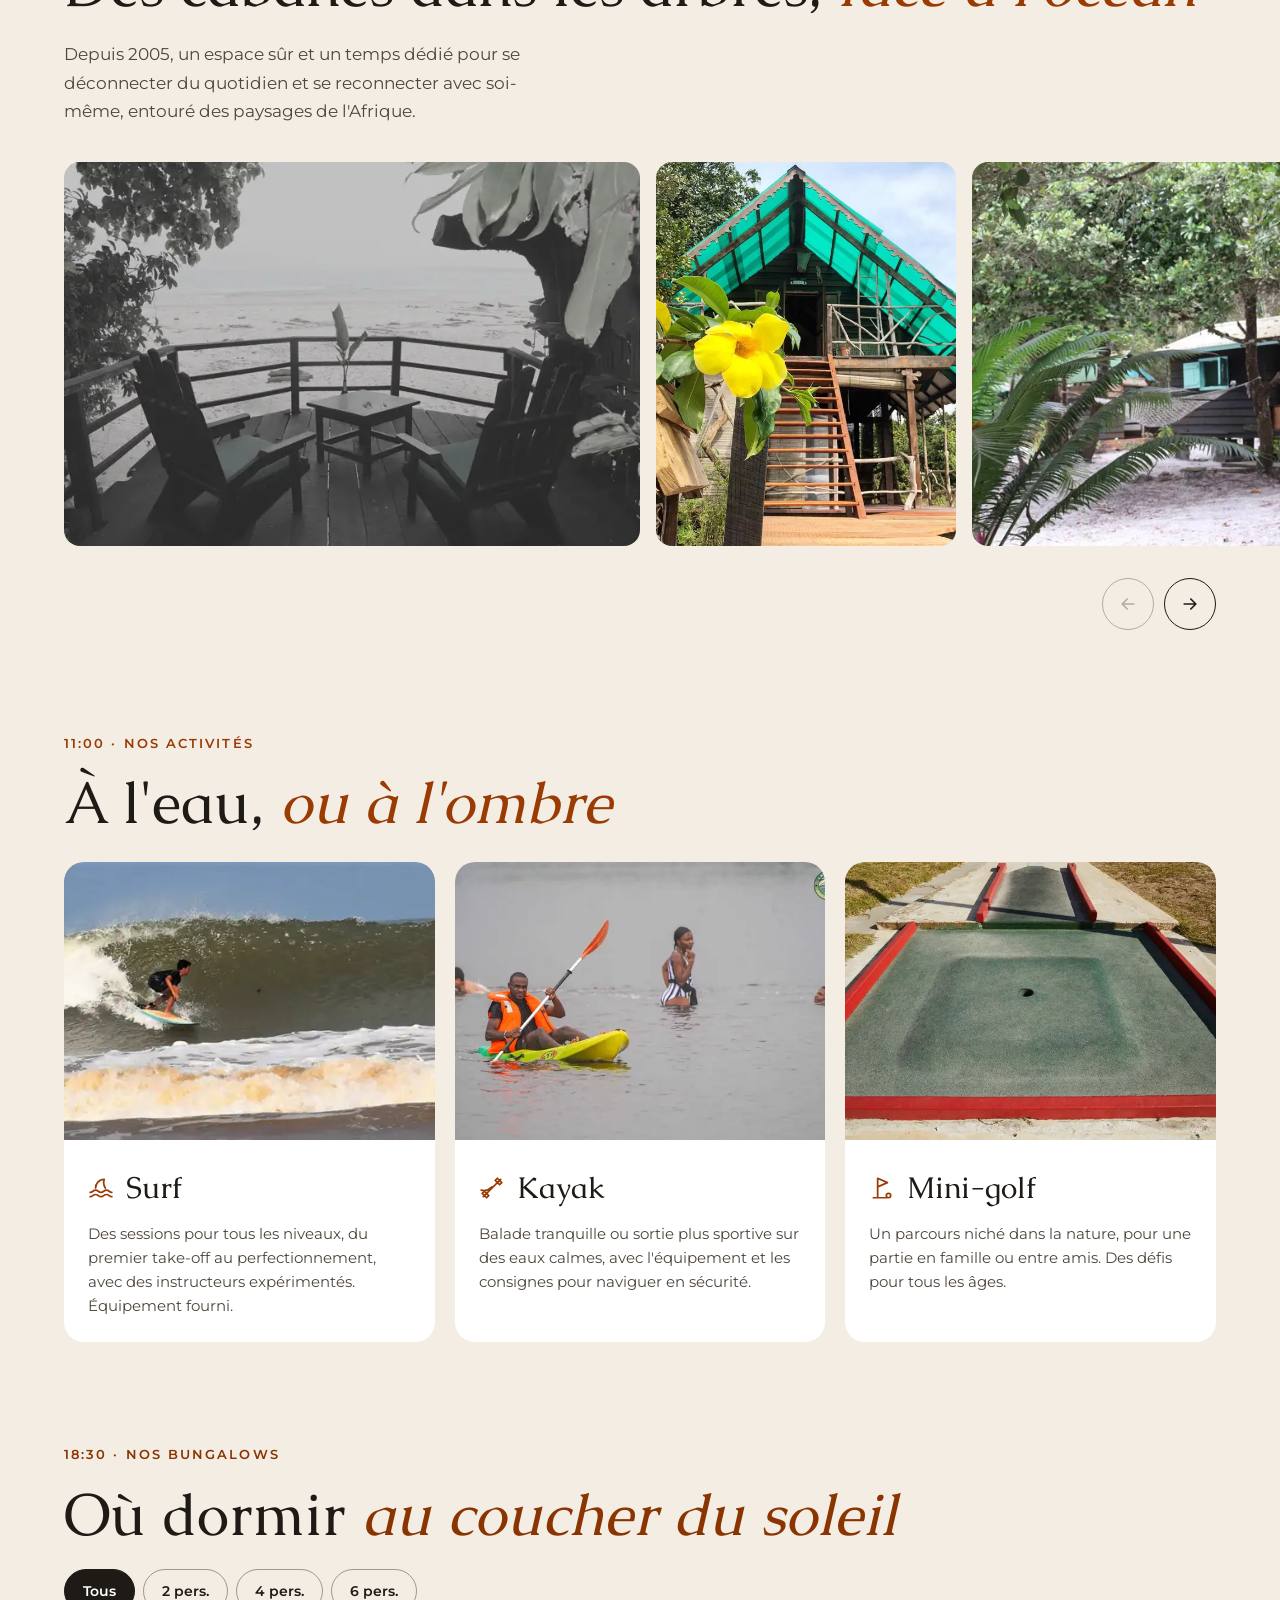
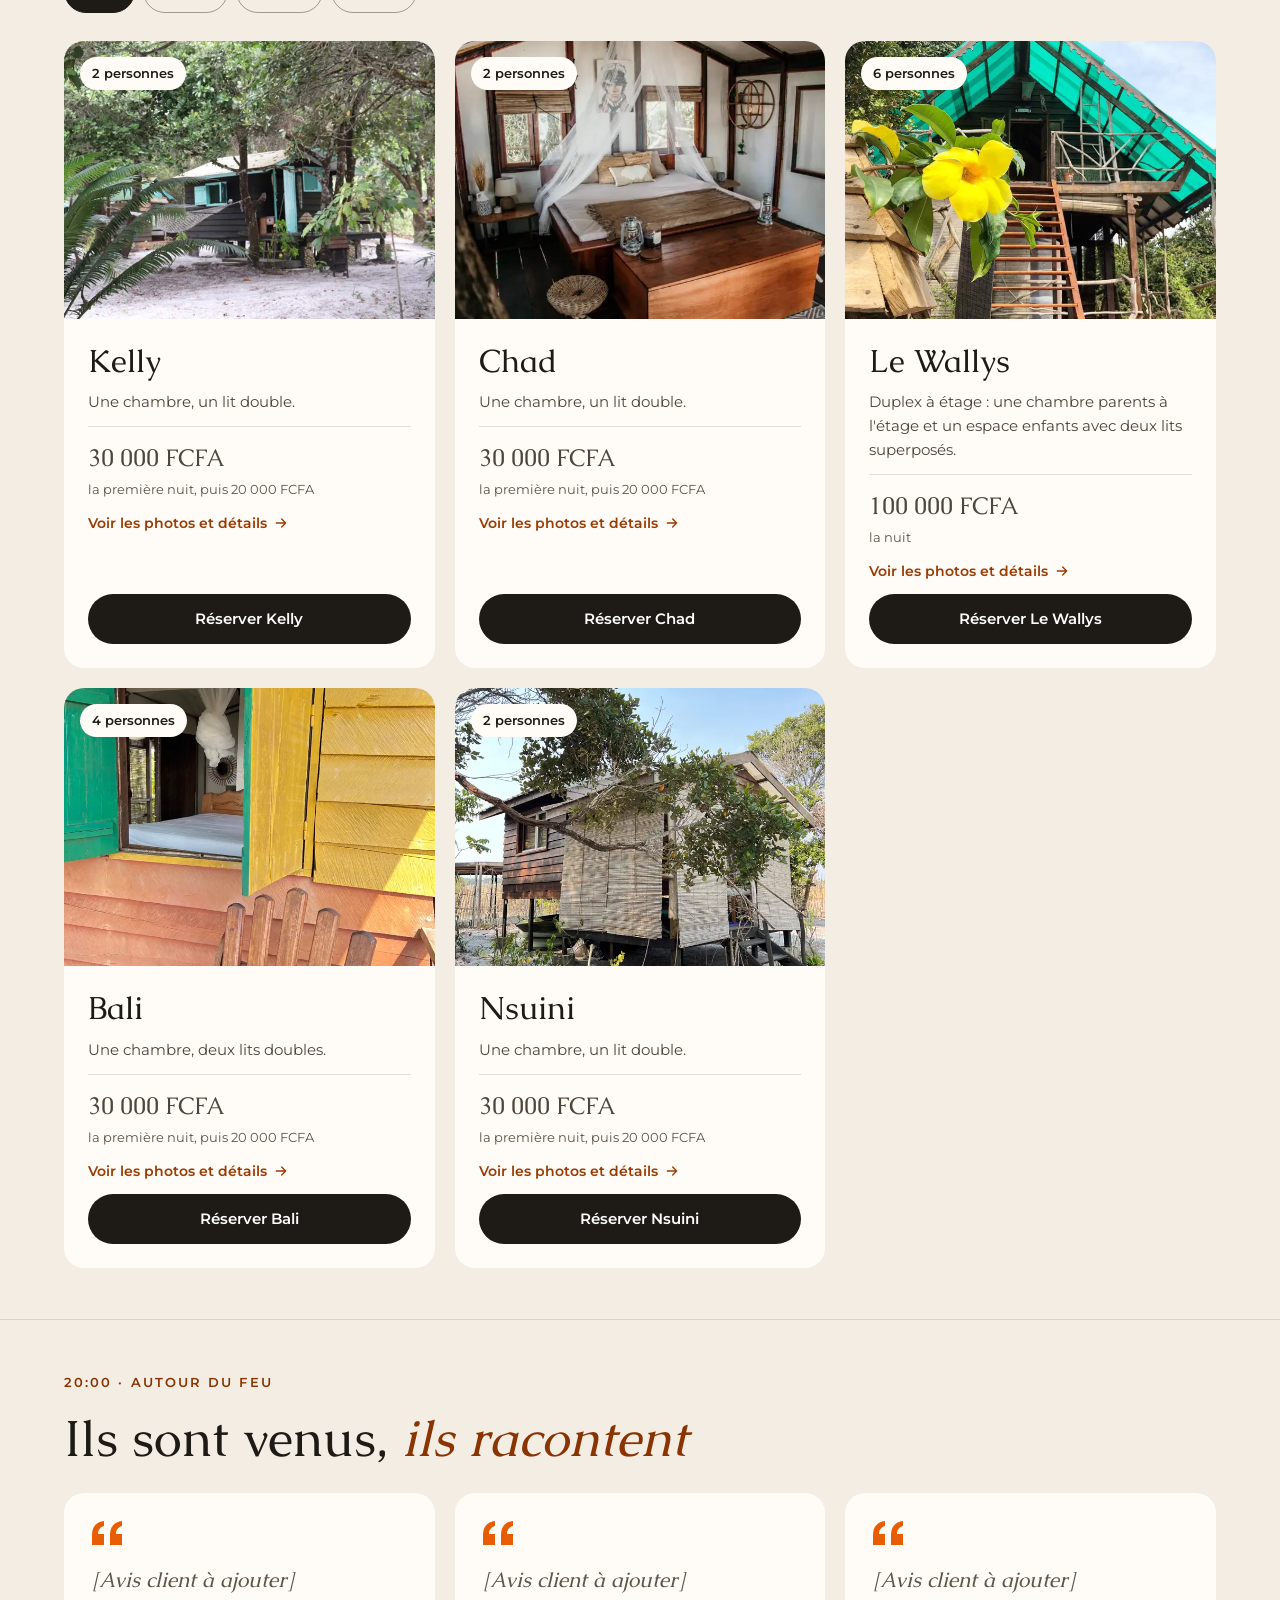
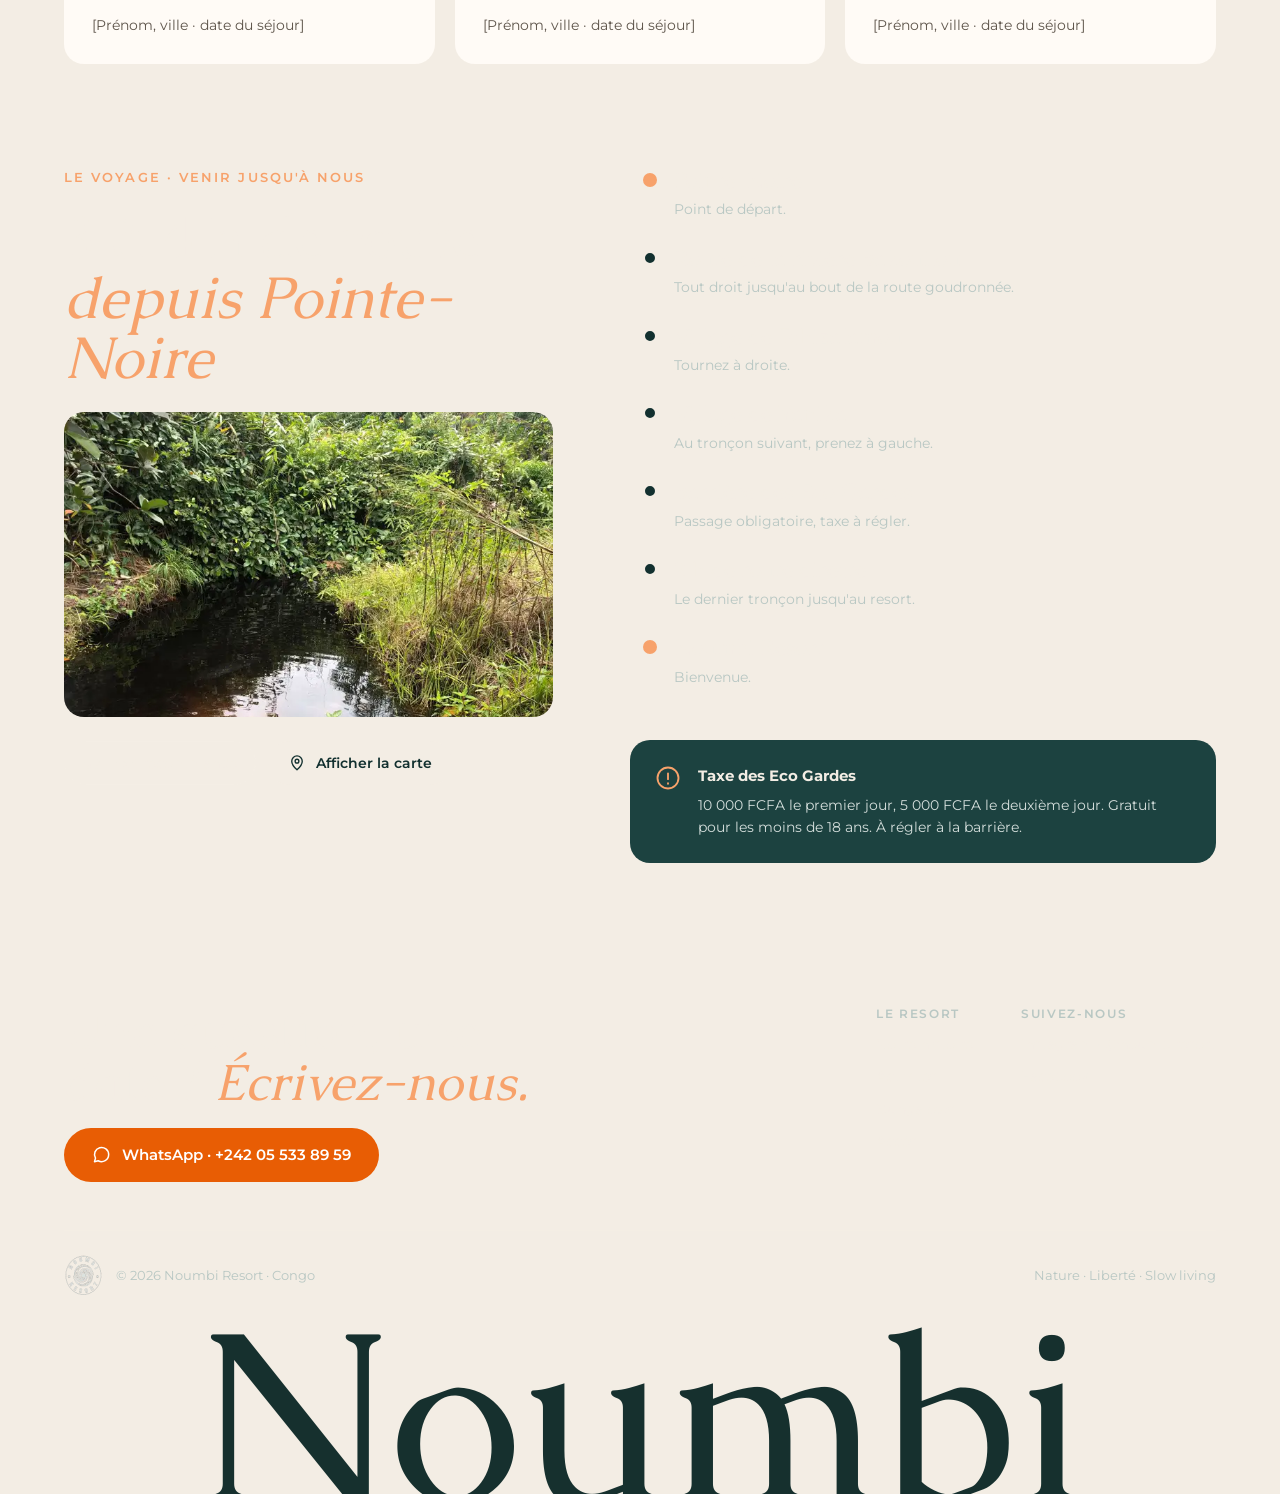
==== commit 1bdb8c1a: "Force les téléphones à charger la dernière version du CSS et du JS Numéro de version ajouté aux lien" ====
--- a/bungalow.html
+++ b/bungalow.html
@@ -14,12 +14,12 @@
   <link rel="preconnect" href="https://fonts.googleapis.com">
   <link rel="preconnect" href="https://fonts.gstatic.com" crossorigin>
   <link rel="stylesheet" href="https://fonts.googleapis.com/css2?family=Caudex:ital,wght@0,400;0,700;1,400&family=Montserrat:wght@400;500;600&display=swap">
-  <link rel="stylesheet" href="css/style.css">
+  <link rel="stylesheet" href="css/style.css?v=20261031">
   <script>document.documentElement.classList.add('js')</script>
   <!-- bungalows.js puis bungalow.js remplissent la page avant que main.js n'ajoute les interactions -->
-  <script src="js/bungalows.js" defer></script>
-  <script src="js/bungalow.js" defer></script>
-  <script src="js/main.js" defer></script>
+  <script src="js/bungalows.js?v=20261031" defer></script>
+  <script src="js/bungalow.js?v=20261031" defer></script>
+  <script src="js/main.js?v=20261031" defer></script>
 </head>
 <body class="page-bungalow">
   <a class="skip" href="#contenu">Aller au contenu</a>
--- a/css/style.css
+++ b/css/style.css
@@ -271,6 +271,7 @@
   transition: opacity .35s var(--ease), transform .35s var(--ease);
 }
 .bungalow.is-hiding { opacity: 0; transform: scale(.96); }
+.bungalow { scroll-margin-top: 96px; } /* arrivée par index.html#b-… : la carte ne passe pas sous l'en-tête */
 .bungalow[hidden] { display: none; }
 .slides { position: relative; aspect-ratio: 4 / 3; display: flex; overflow-x: auto; scroll-snap-type: x mandatory; scrollbar-width: none; }
 .slides::-webkit-scrollbar { display: none; }
@@ -319,6 +320,9 @@
 .b-slider.is-dragging { scroll-snap-type: none; cursor: grabbing; }
 .b-slide { flex: 0 0 100%; height: 100%; scroll-snap-align: start; }
 .b-slide img { width: 100%; height: 100%; object-fit: cover; }
+/* Photo verticale : affichée en entier sur fond sombre plutôt que recadrée */
+.b-slide.is-portrait { background: #2A2620; }
+.b-slide.is-portrait img { object-fit: contain; }
 .b-slide.placeholder { flex-direction: column; gap: 10px; }
 .b-count { position: absolute; left: 12px; bottom: 12px; padding: 4px 12px; border-radius: 999px; background: rgba(30, 26, 22, .7); color: #fff; font-size: 13px; font-weight: 600; }
 .b-dots { right: 8px; bottom: 8px; }
@@ -370,7 +374,8 @@
   .b-detail { display: grid; grid-template-columns: minmax(0, 1.6fr) minmax(320px, 1fr); gap: clamp(32px, 4vw, 64px); align-items: start; }
   .b-slider { aspect-ratio: 3 / 2; cursor: grab; }
   .b-arrow { display: inline-flex; }
-  .b-thumbs { display: flex; gap: 10px; margin-top: 12px; }
+  .b-thumbs { display: flex; gap: 10px; margin-top: 12px; overflow-x: auto; scrollbar-width: thin; padding-bottom: 4px; }
+  .b-thumb { flex: 0 0 auto; }
   .b-thumb {
     width: 96px; height: 72px; padding: 0; border: 2px solid transparent; border-radius: 12px; overflow: hidden; cursor: pointer;
     background: #E4DACB; color: var(--ink-mute); display: flex; align-items: center; justify-content: center; transition: border-color .25s;
@@ -442,6 +447,38 @@
 .foot-brand img { width: 40px; height: 40px; }
 .foot-word { font-family: var(--f-title); font-size: clamp(96px, 19vw, 280px); line-height: 1; color: #16302E; text-align: center; white-space: nowrap; margin-bottom: -.18em; }
 
+/* ---------- Photos en plein écran ---------- */
+.has-lightbox img { cursor: zoom-in; }
+.lb-open, .lb-open body { overflow: hidden; }
+.lb { position: fixed; inset: 0; z-index: 100; background: rgba(12, 10, 8, .96); color: #fff; animation: lb-in .25s ease; }
+.lb[hidden] { display: none; }
+.lb:focus { outline: none; }
+@keyframes lb-in { from { opacity: 0; } }
+.lb-track { position: absolute; inset: 0; display: flex; overflow-x: auto; scroll-snap-type: x mandatory; scrollbar-width: none; overscroll-behavior: contain; }
+.lb-track::-webkit-scrollbar { display: none; }
+.lb-slide { flex: 0 0 100%; height: 100%; scroll-snap-align: center; scroll-snap-stop: always; display: flex; align-items: center; justify-content: center; padding: 72px 0 80px; }
+.lb-slide img { max-width: 100%; max-height: 100%; width: auto; height: auto; }
+.lb-count { position: absolute; top: 26px; left: 20px; font-size: 14px; font-weight: 600; letter-spacing: .04em; }
+.lb-caption { position: absolute; left: 20px; right: 20px; bottom: calc(24px + env(safe-area-inset-bottom)); text-align: center; font-size: 14px; color: rgba(255, 255, 255, .75); }
+.lb-btn {
+  position: absolute; width: 48px; height: 48px; border-radius: 50%; border: 0; cursor: pointer;
+  display: inline-flex; align-items: center; justify-content: center;
+  background: rgba(255, 255, 255, .14); color: #fff; transition: background-color .2s, opacity .2s;
+}
+.lb-btn:hover { background: rgba(255, 255, 255, .28); }
+.lb-btn[hidden] { display: none; }
+.lb-close { top: 14px; right: 14px; }
+.lb-prev, .lb-next { display: none; top: 50%; transform: translateY(-50%); width: 56px; height: 56px; }
+.lb-btn:disabled { opacity: 0; pointer-events: none; }
+.lb-prev { left: 24px; }
+.lb-next { right: 24px; }
+@media (min-width: 900px) {
+  .lb-slide { padding: 80px 112px 88px; }
+  .lb-prev:not([hidden]), .lb-next:not([hidden]) { display: inline-flex; }
+  .lb-close { top: 20px; right: 24px; }
+  .lb-count { top: 32px; left: 32px; }
+}
+
 /* ---------- Bouton WhatsApp flottant ---------- */
 .wa-float {
   position: fixed; right: 16px; bottom: 16px; z-index: 40;
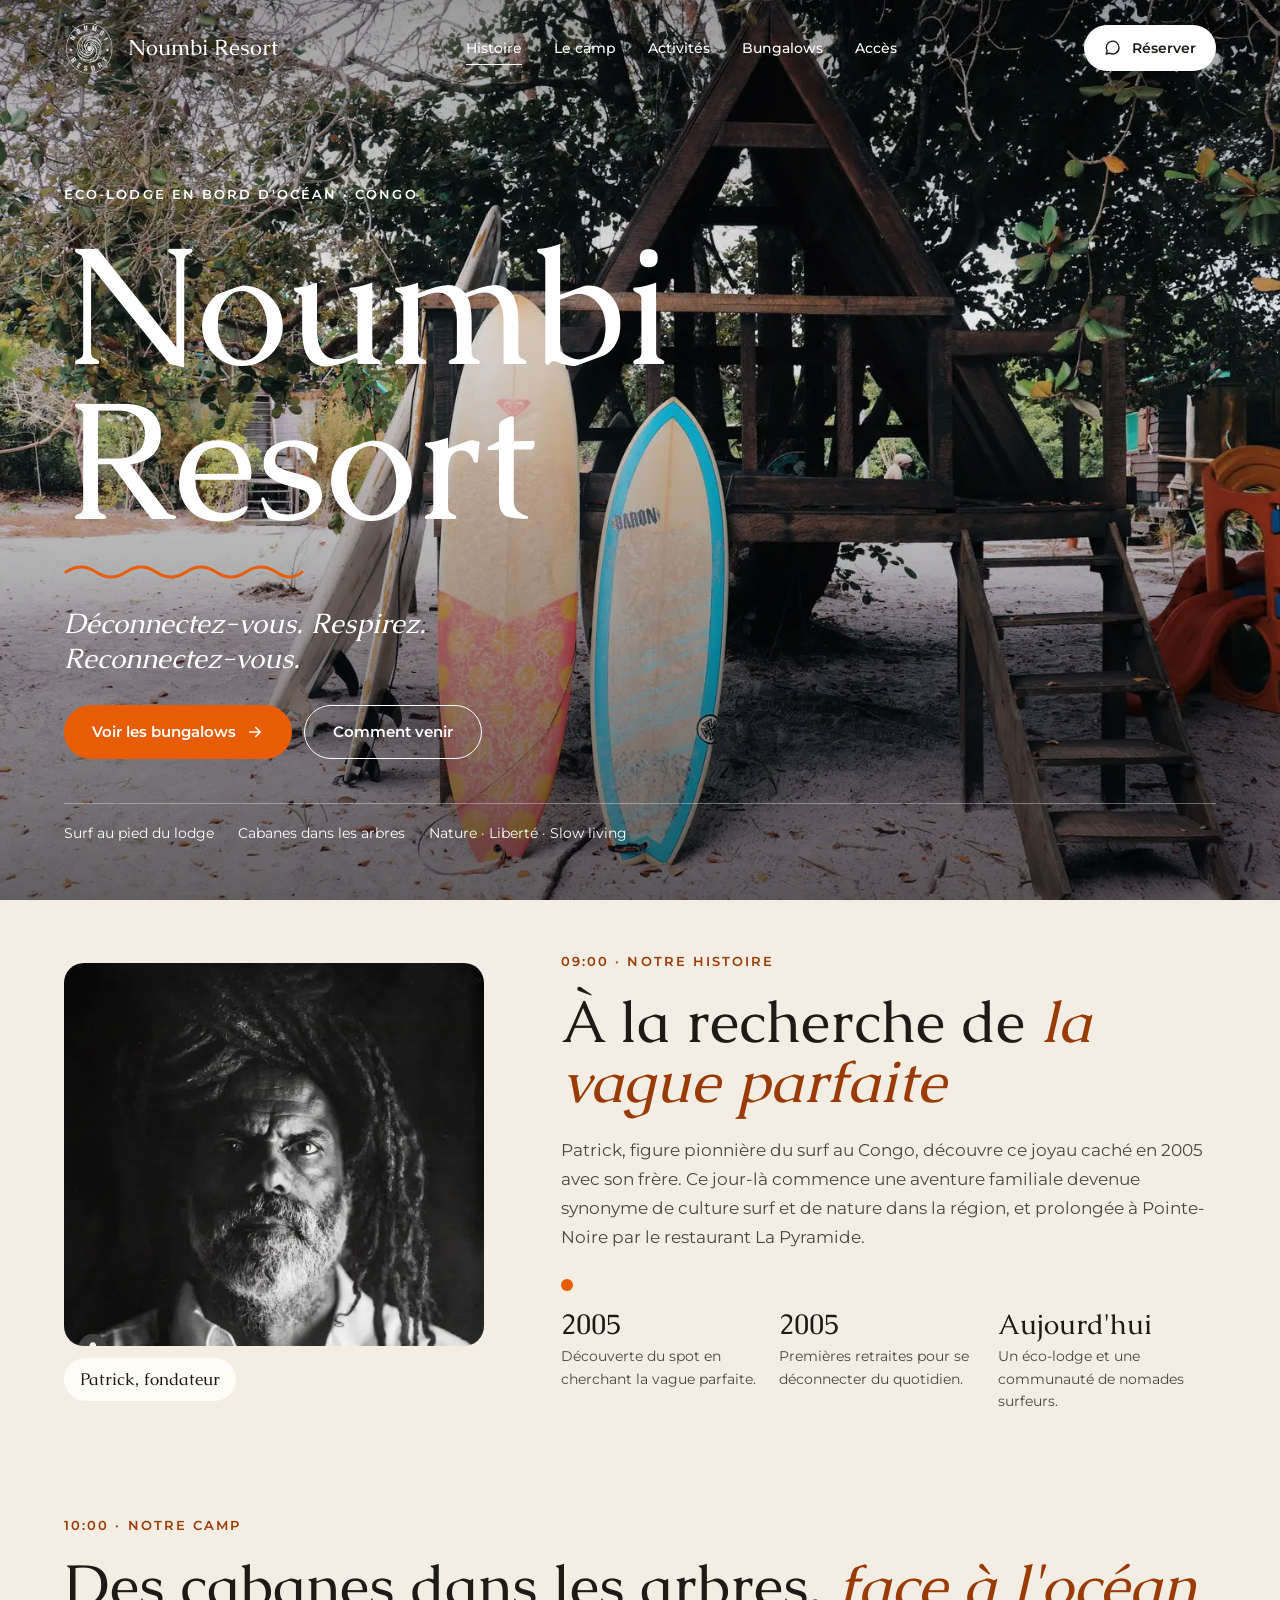
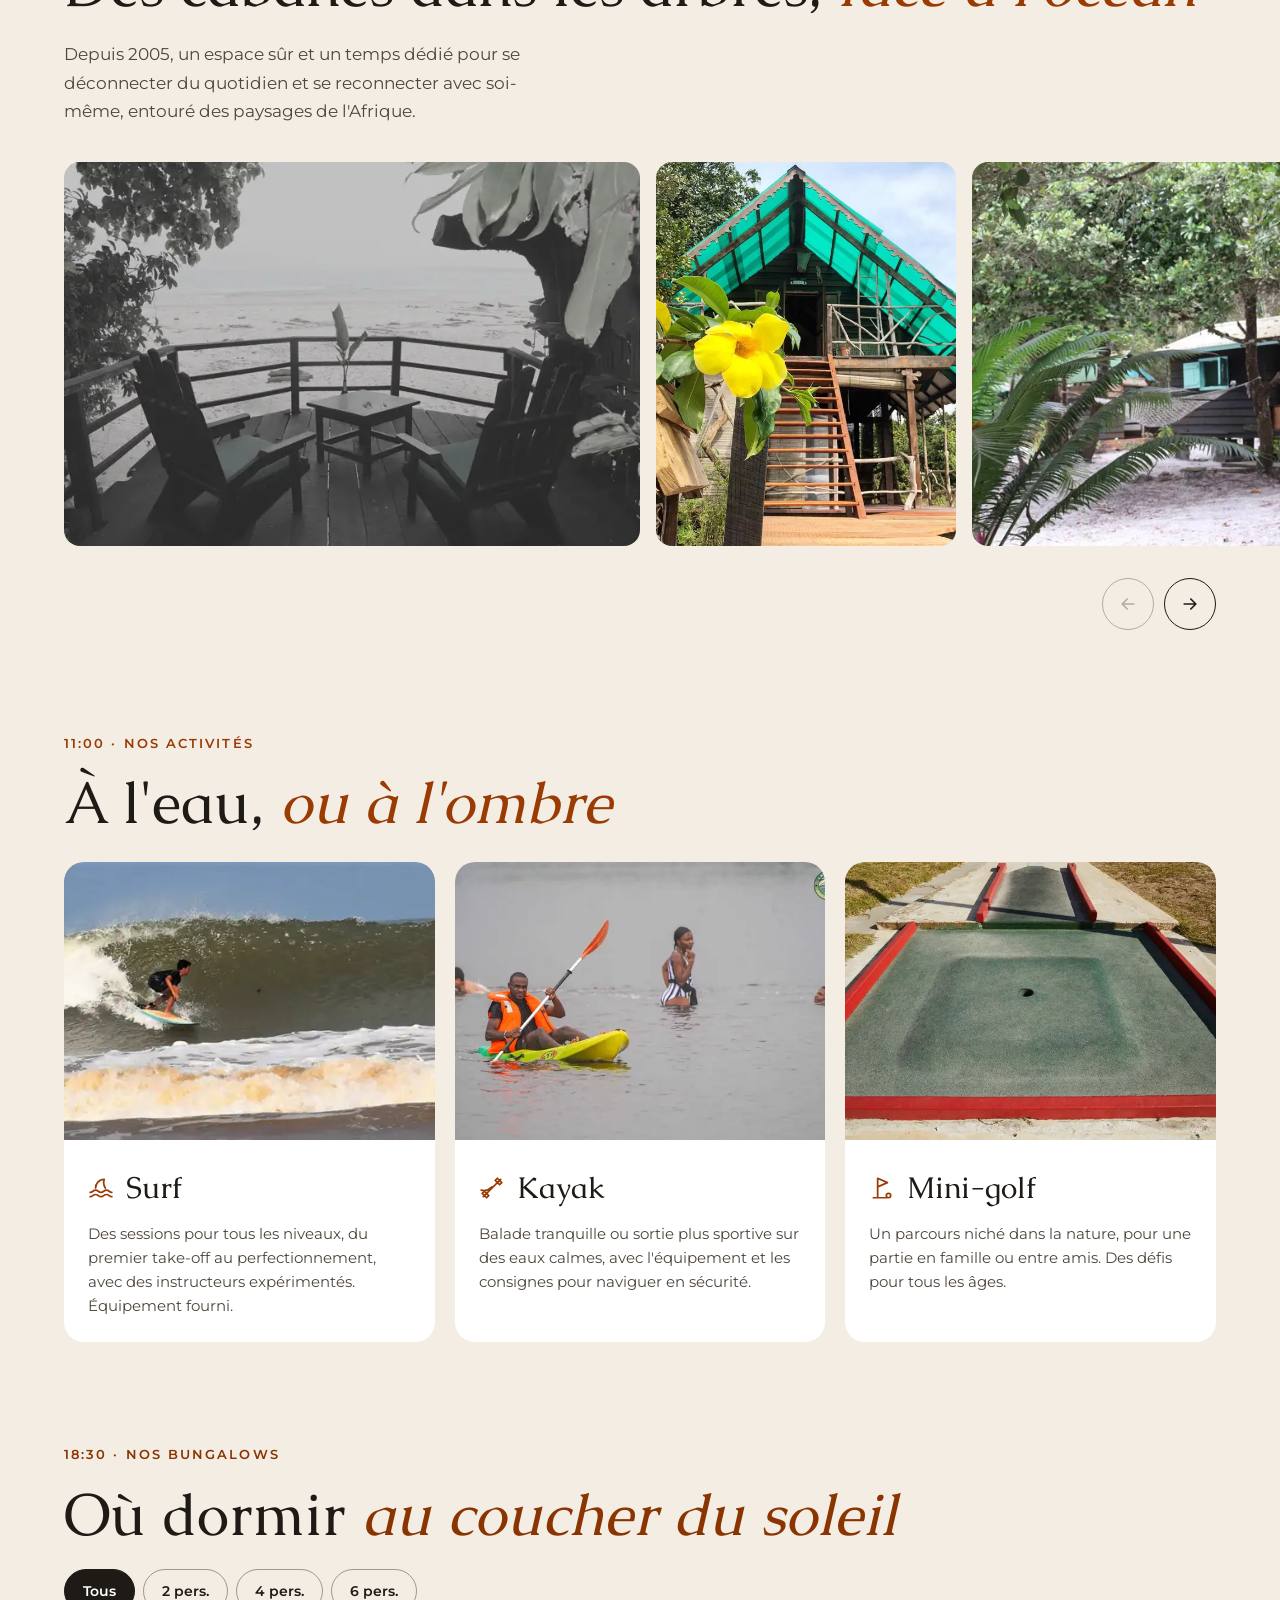
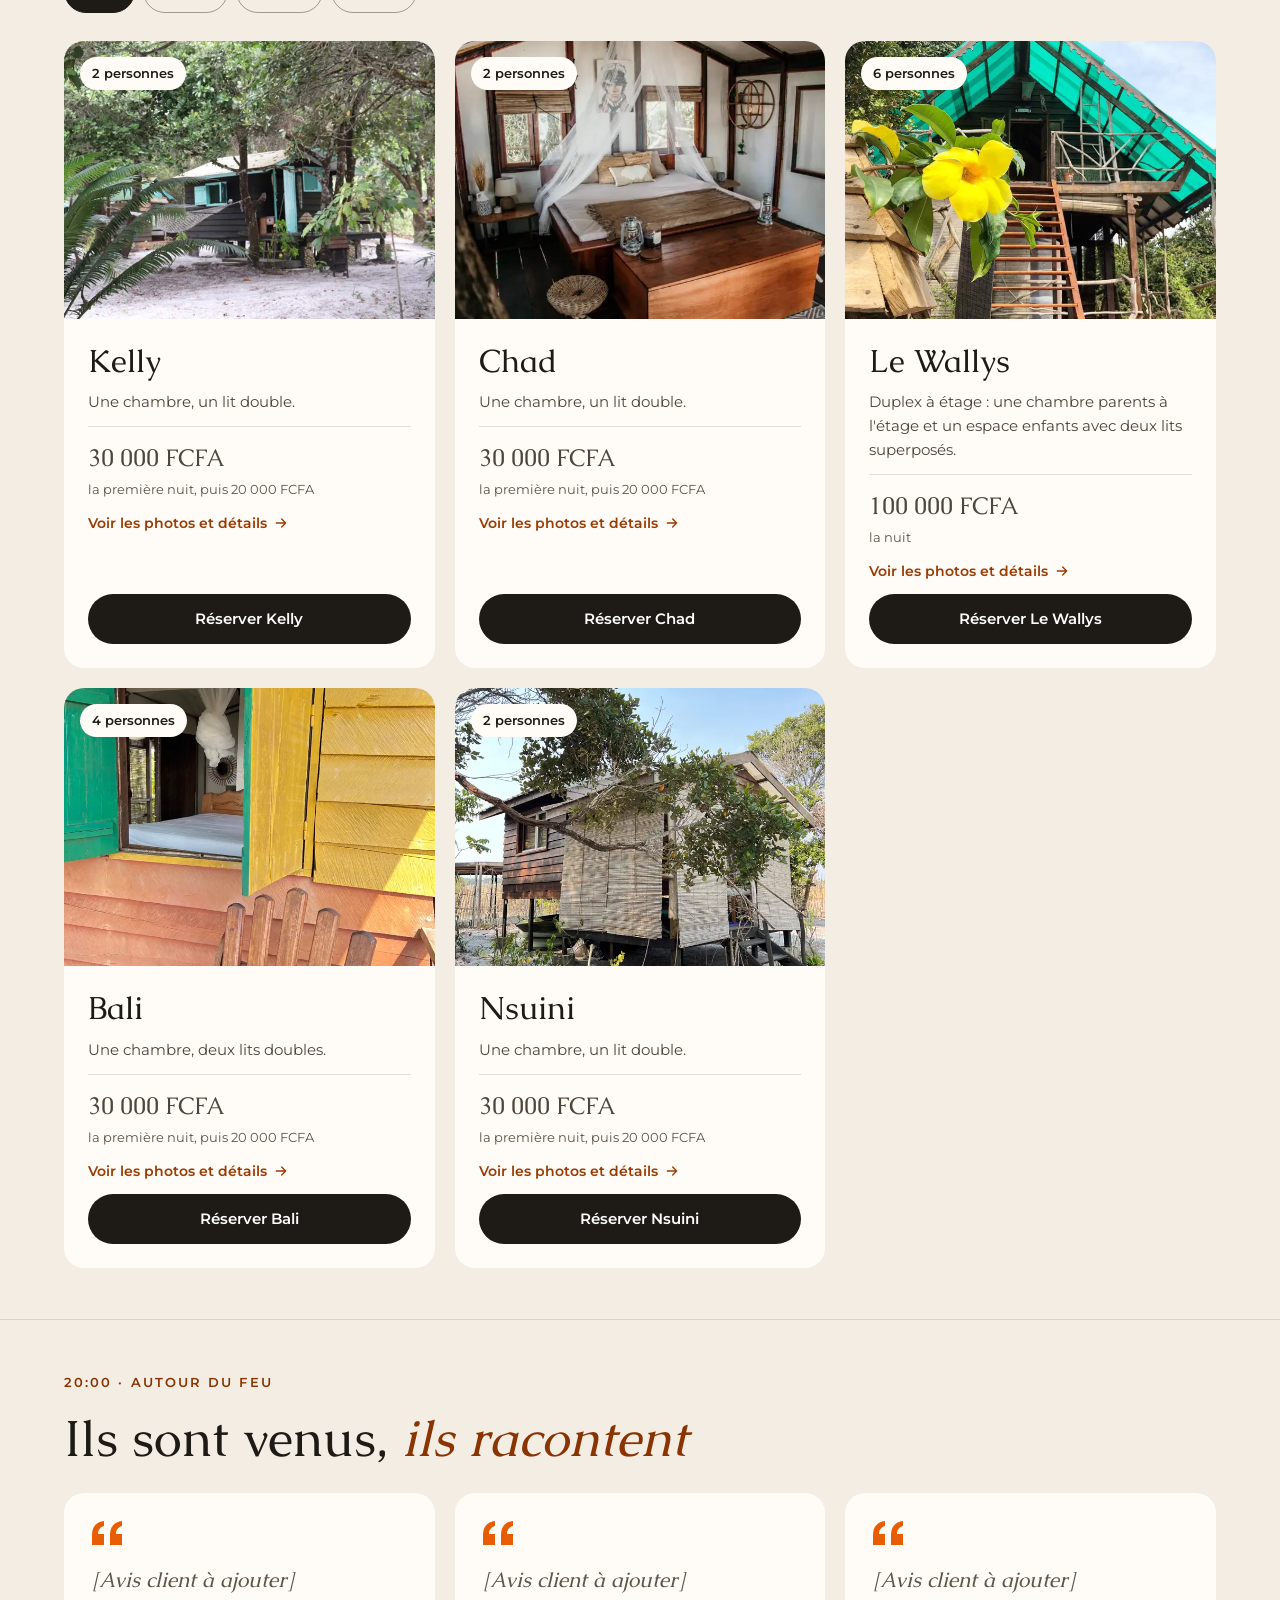
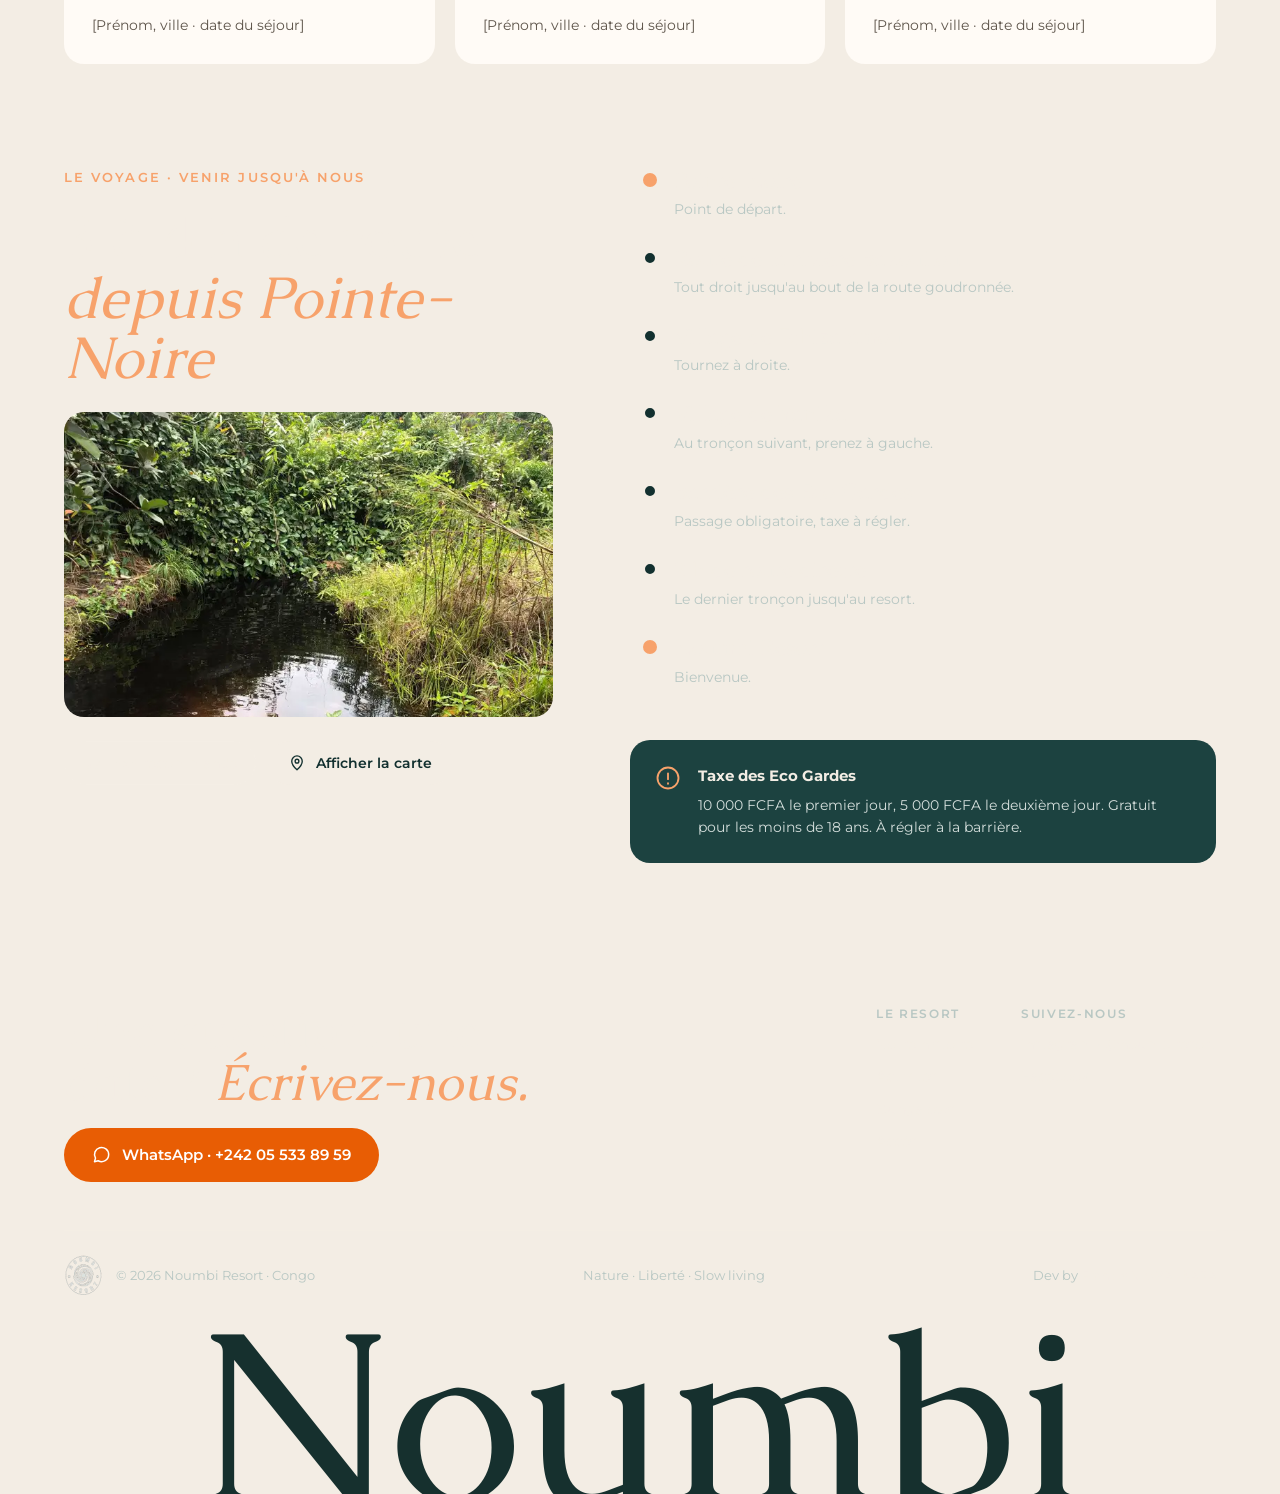
==== commit 1a46d1ac: "Ajoute le crédit « Dev by Francis NKWA IBARA » dans le pied de page Le nom renvoie vers le portfolio" ====
--- a/bungalow.html
+++ b/bungalow.html
@@ -14,12 +14,12 @@
   <link rel="preconnect" href="https://fonts.googleapis.com">
   <link rel="preconnect" href="https://fonts.gstatic.com" crossorigin>
   <link rel="stylesheet" href="https://fonts.googleapis.com/css2?family=Caudex:ital,wght@0,400;0,700;1,400&family=Montserrat:wght@400;500;600&display=swap">
-  <link rel="stylesheet" href="css/style.css?v=20261031">
+  <link rel="stylesheet" href="css/style.css?v=2026103102">
   <script>document.documentElement.classList.add('js')</script>
   <!-- bungalows.js puis bungalow.js remplissent la page avant que main.js n'ajoute les interactions -->
-  <script src="js/bungalows.js?v=20261031" defer></script>
-  <script src="js/bungalow.js?v=20261031" defer></script>
-  <script src="js/main.js?v=20261031" defer></script>
+  <script src="js/bungalows.js?v=2026103102" defer></script>
+  <script src="js/bungalow.js?v=2026103102" defer></script>
+  <script src="js/main.js?v=2026103102" defer></script>
 </head>
 <body class="page-bungalow">
   <a class="skip" href="#contenu">Aller au contenu</a>
@@ -155,6 +155,7 @@
       <div class="foot-bottom">
         <div class="foot-brand"><img src="assets/img/logo-blanc.webp" alt="" width="40" height="40" loading="lazy"><span>© <span data-year>2026</span> Noumbi Resort · Congo</span></div>
         <span>Nature · Liberté · Slow living</span>
+        <span class="foot-credit">Dev by <a href="https://francisnkwaibara.github.io" target="_blank" rel="noopener">Francis NKWA IBARA</a></span>
       </div>
       <p class="foot-word" aria-hidden="true">Noumbi</p>
     </div>
--- a/css/style.css
+++ b/css/style.css
@@ -444,6 +444,8 @@
 .foot-cols a:hover { color: var(--accent-night); }
 .foot-bottom { display: flex; flex-wrap: wrap; justify-content: space-between; align-items: center; gap: 16px; padding-top: 24px; border-top: 1px solid rgba(243, 237, 228, .15); font-size: 13px; color: var(--light-mute); }
 .foot-brand { display: flex; align-items: center; gap: 12px; }
+.foot-credit a { color: var(--light); text-underline-offset: 3px; transition: color .2s; }
+.foot-credit a:hover { color: var(--accent-night); }
 .foot-brand img { width: 40px; height: 40px; }
 .foot-word { font-family: var(--f-title); font-size: clamp(96px, 19vw, 280px); line-height: 1; color: #16302E; text-align: center; white-space: nowrap; margin-bottom: -.18em; }
 
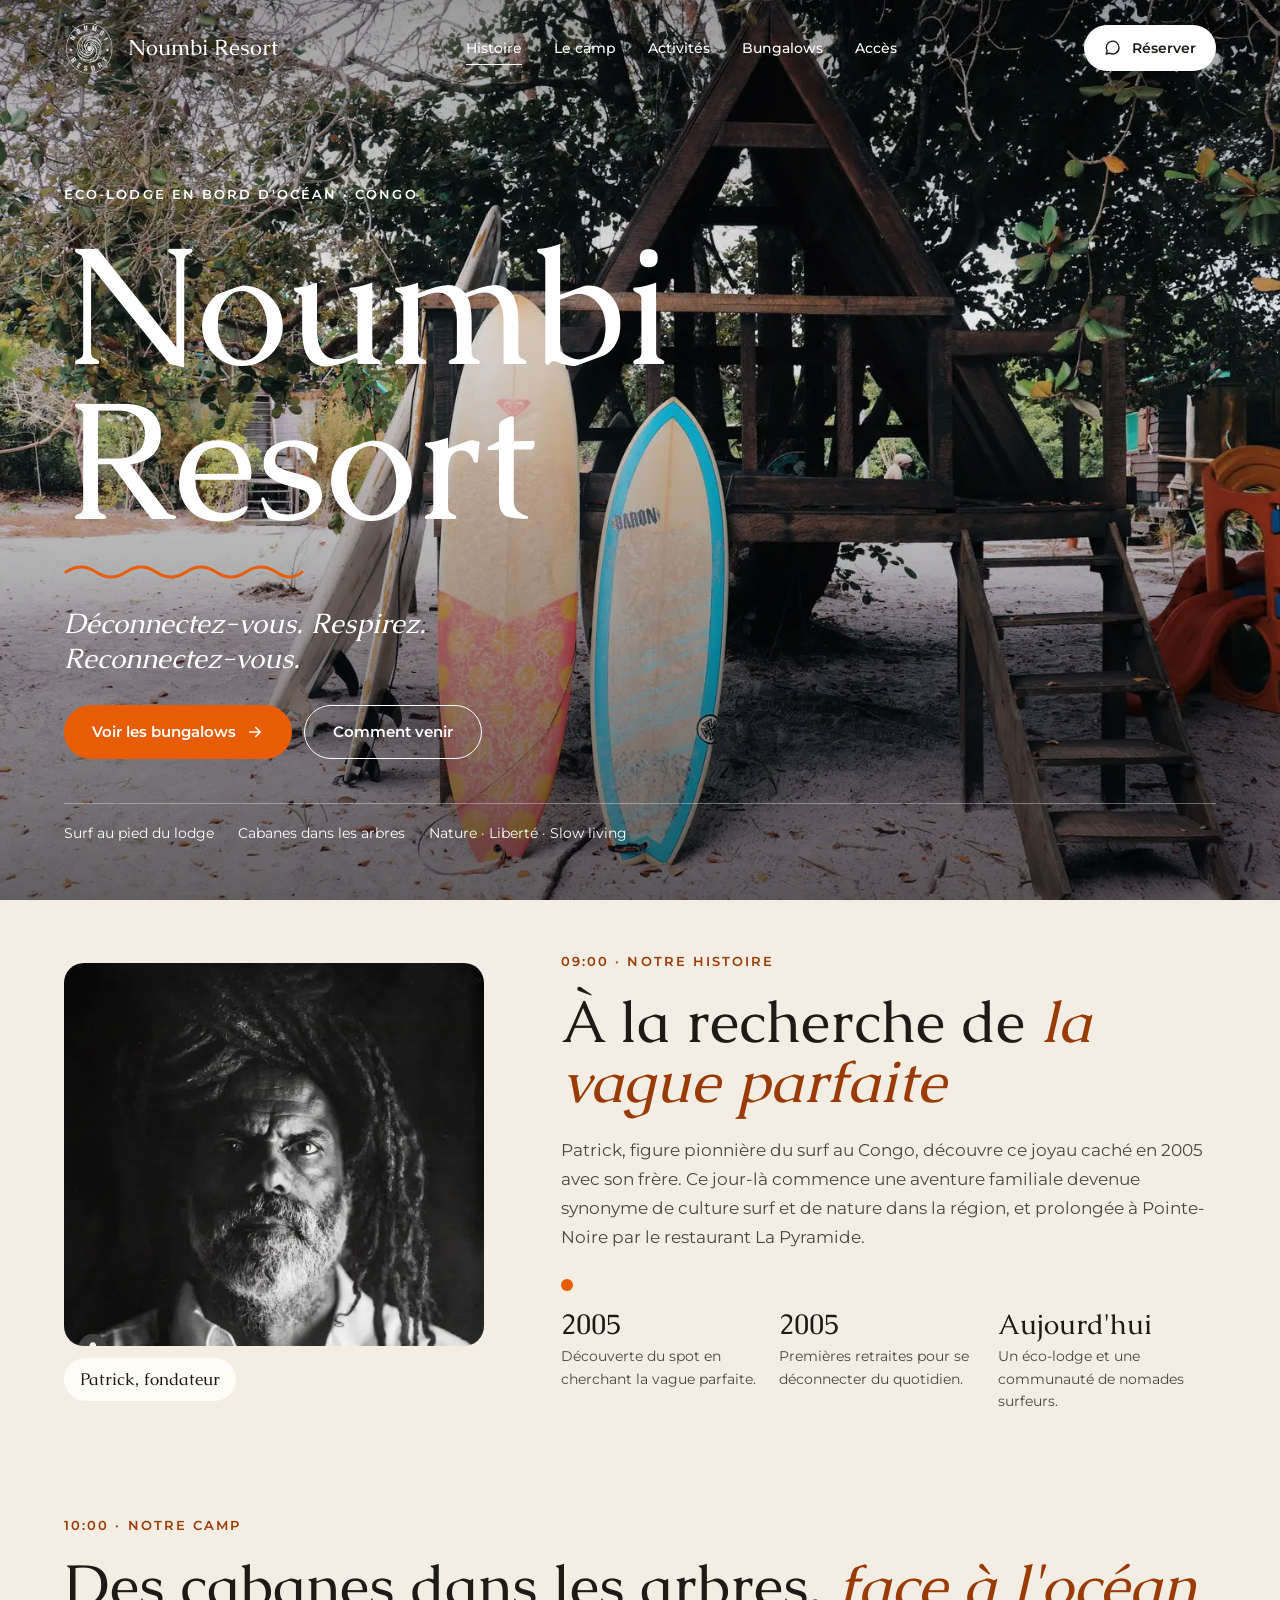
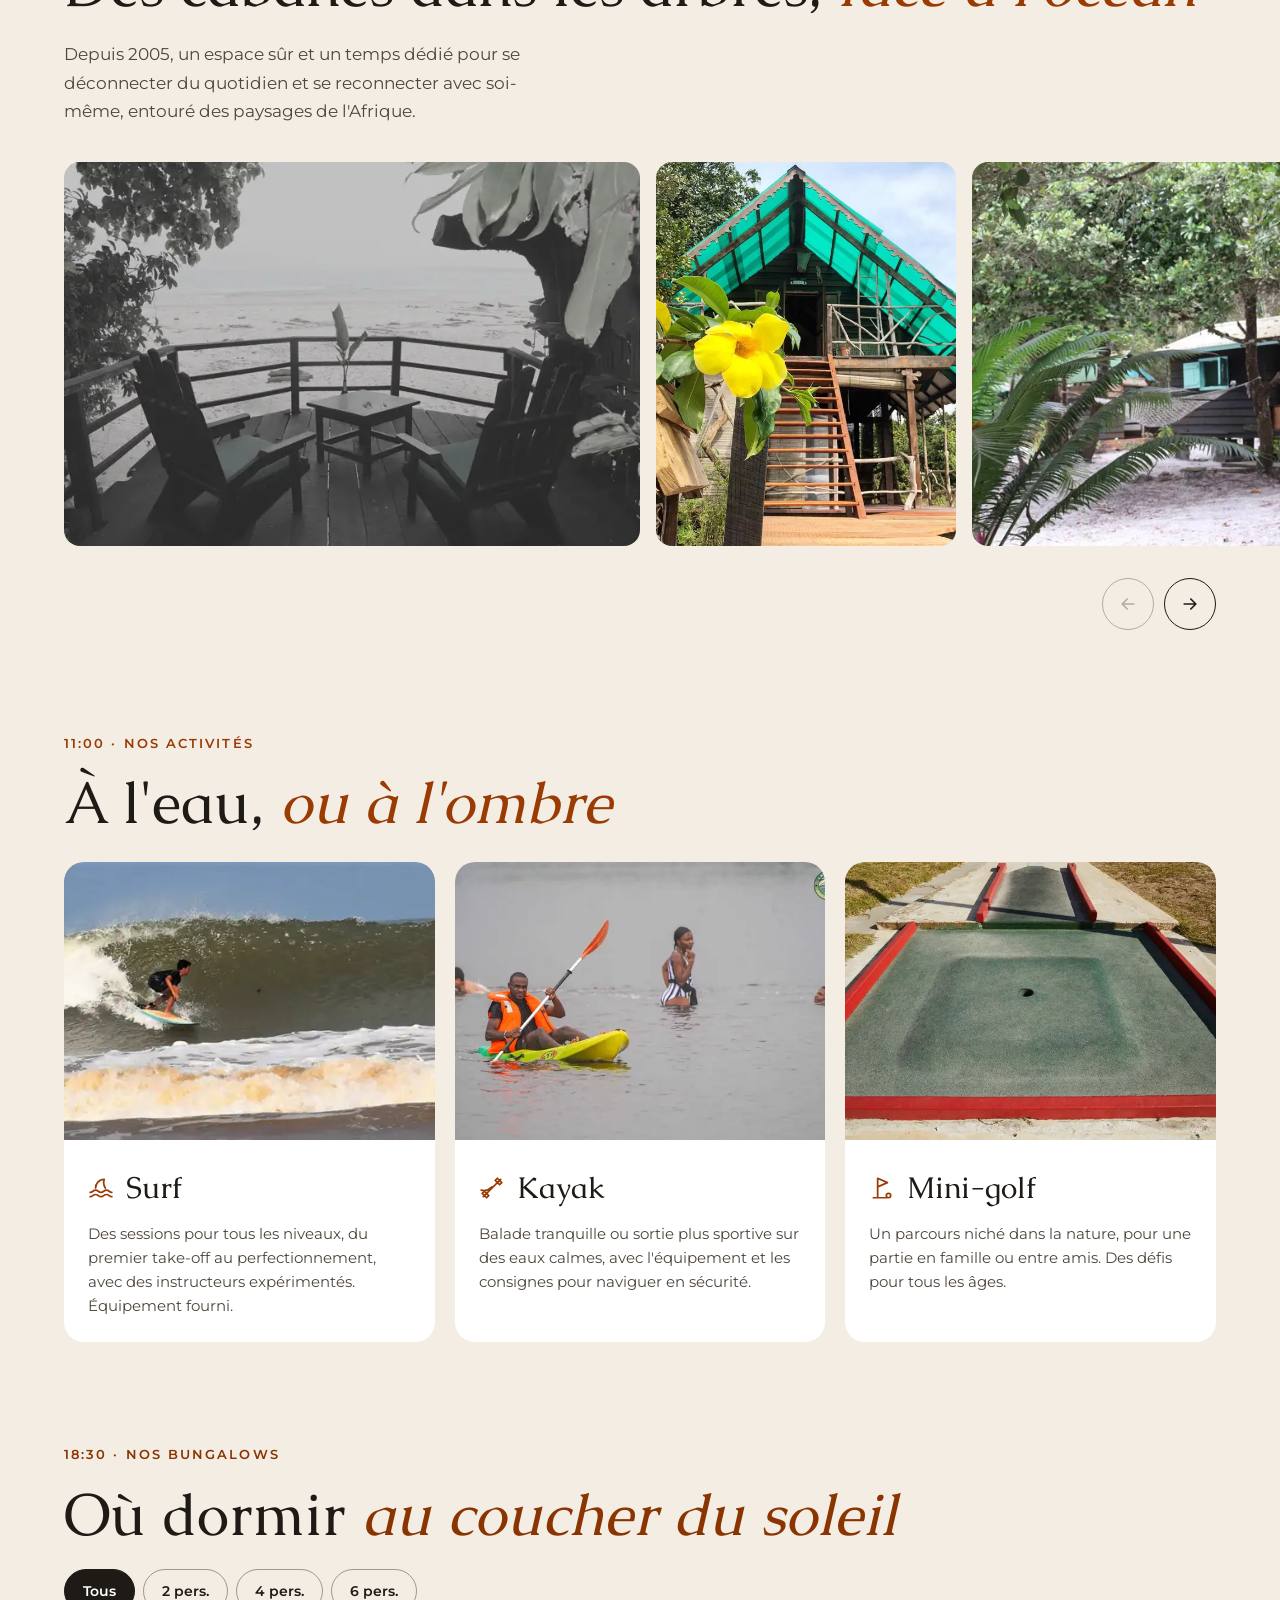
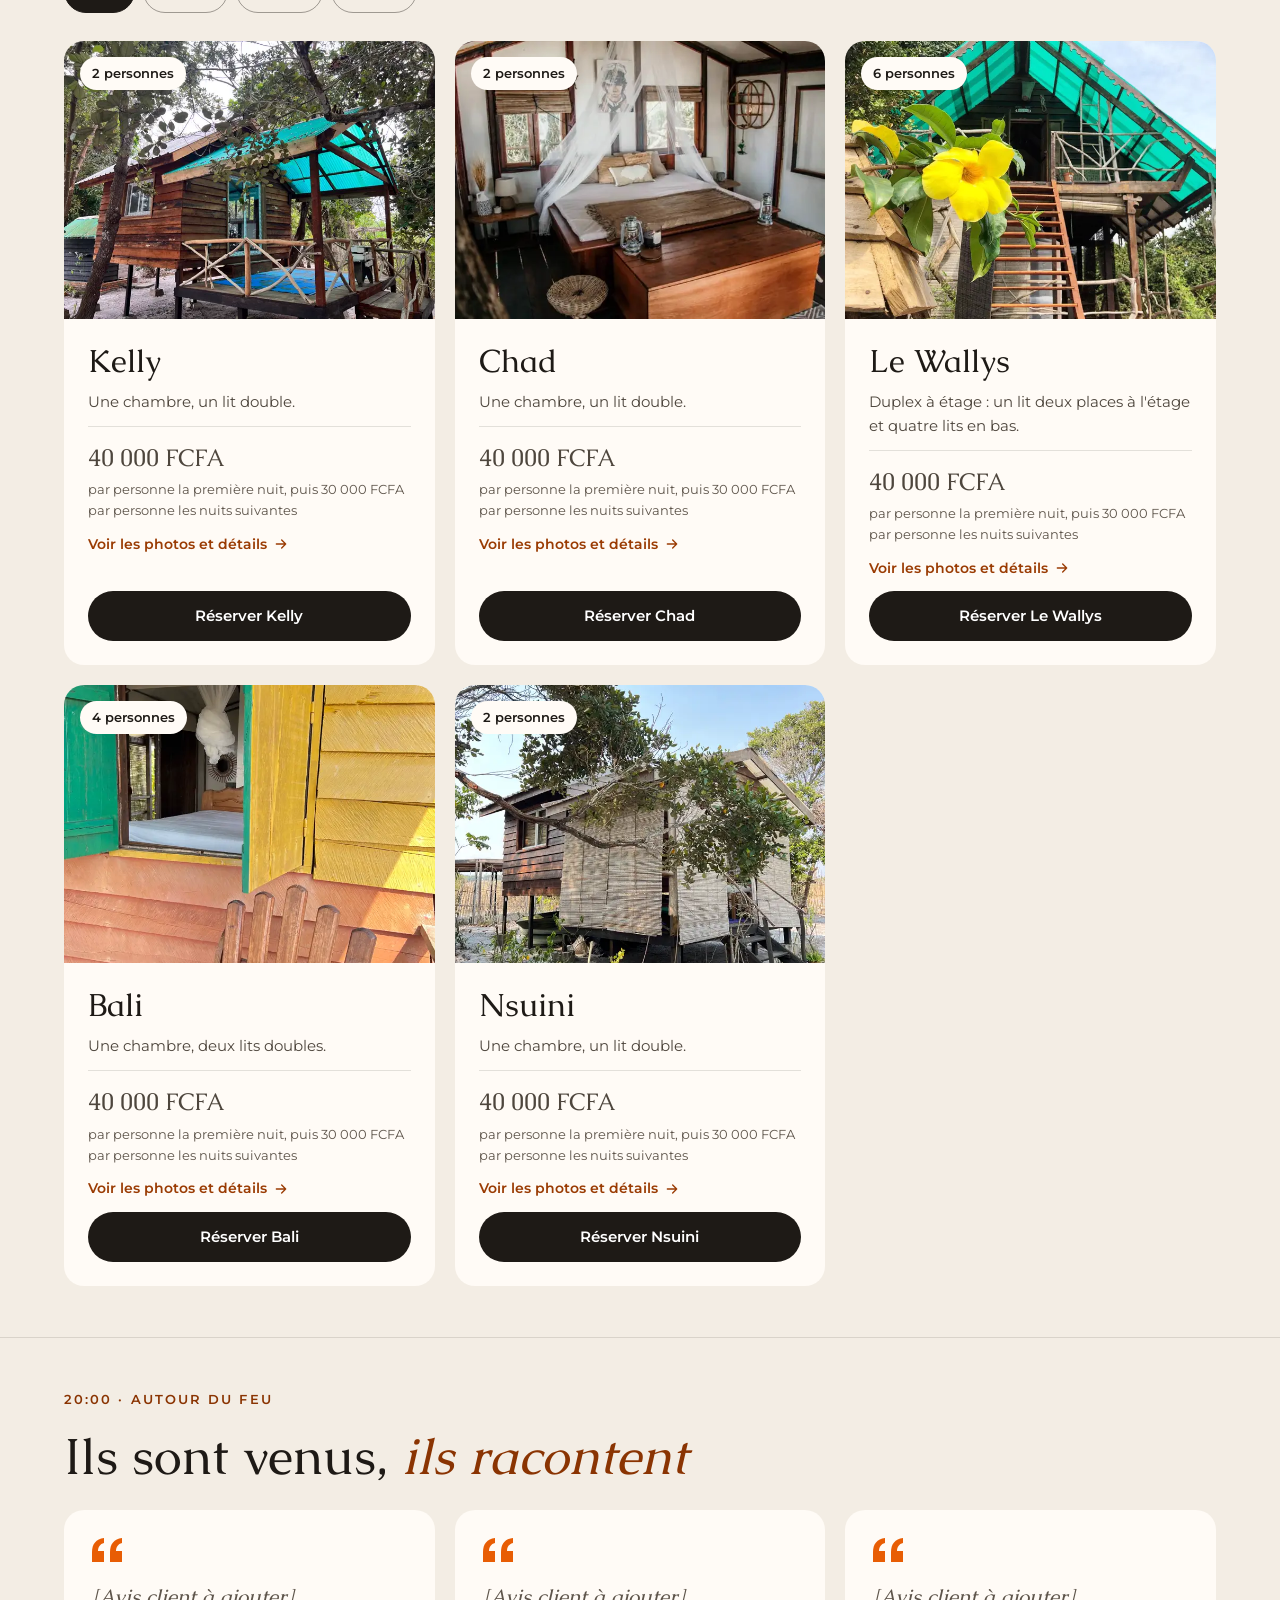
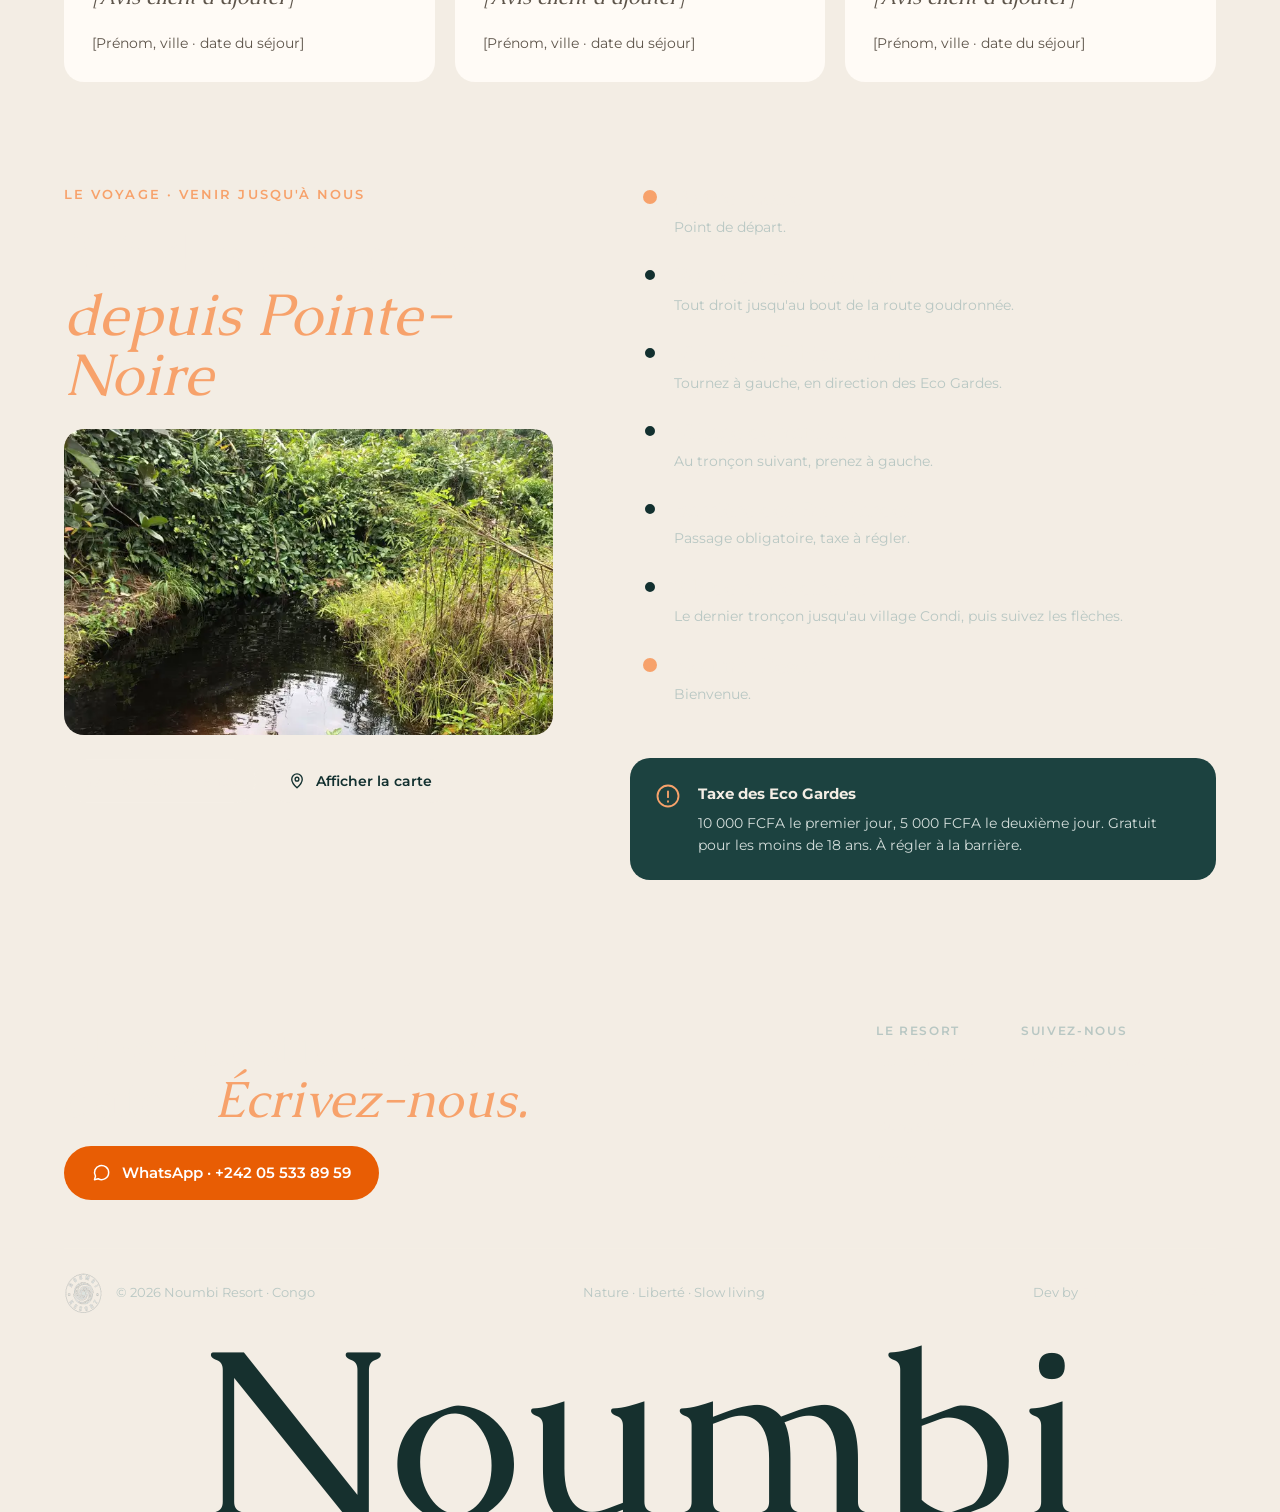
==== commit dabb27b9: "Met à jour photos de Kelly, tarifs, couchage du Wallys et itinéraire - Kelly : 2 nouvelles photos fo" ====
--- a/bungalow.html
+++ b/bungalow.html
@@ -14,12 +14,12 @@
   <link rel="preconnect" href="https://fonts.googleapis.com">
   <link rel="preconnect" href="https://fonts.gstatic.com" crossorigin>
   <link rel="stylesheet" href="https://fonts.googleapis.com/css2?family=Caudex:ital,wght@0,400;0,700;1,400&family=Montserrat:wght@400;500;600&display=swap">
-  <link rel="stylesheet" href="css/style.css?v=2026103102">
+  <link rel="stylesheet" href="css/style.css?v=2026110101">
   <script>document.documentElement.classList.add('js')</script>
   <!-- bungalows.js puis bungalow.js remplissent la page avant que main.js n'ajoute les interactions -->
-  <script src="js/bungalows.js?v=2026103102" defer></script>
-  <script src="js/bungalow.js?v=2026103102" defer></script>
-  <script src="js/main.js?v=2026103102" defer></script>
+  <script src="js/bungalows.js?v=2026110101" defer></script>
+  <script src="js/bungalow.js?v=2026110101" defer></script>
+  <script src="js/main.js?v=2026110101" defer></script>
 </head>
 <body class="page-bungalow">
   <a class="skip" href="#contenu">Aller au contenu</a>
